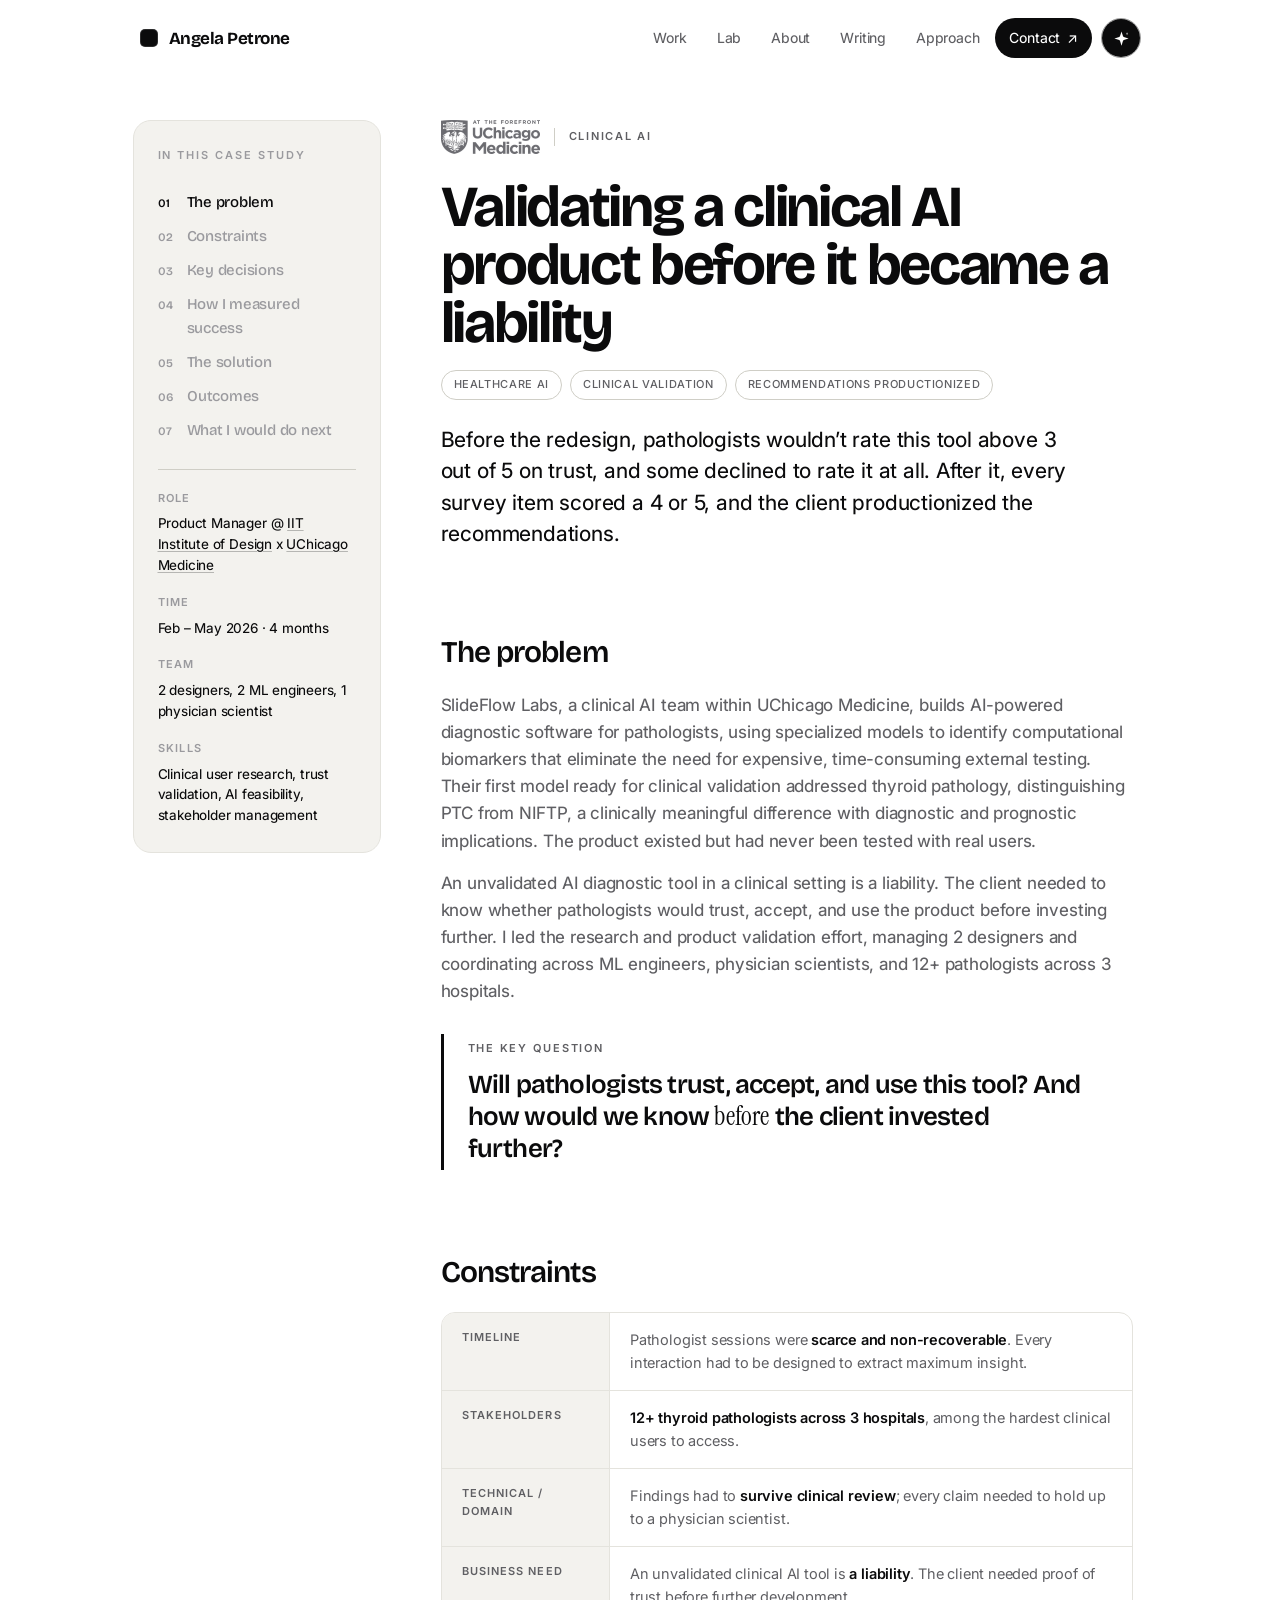
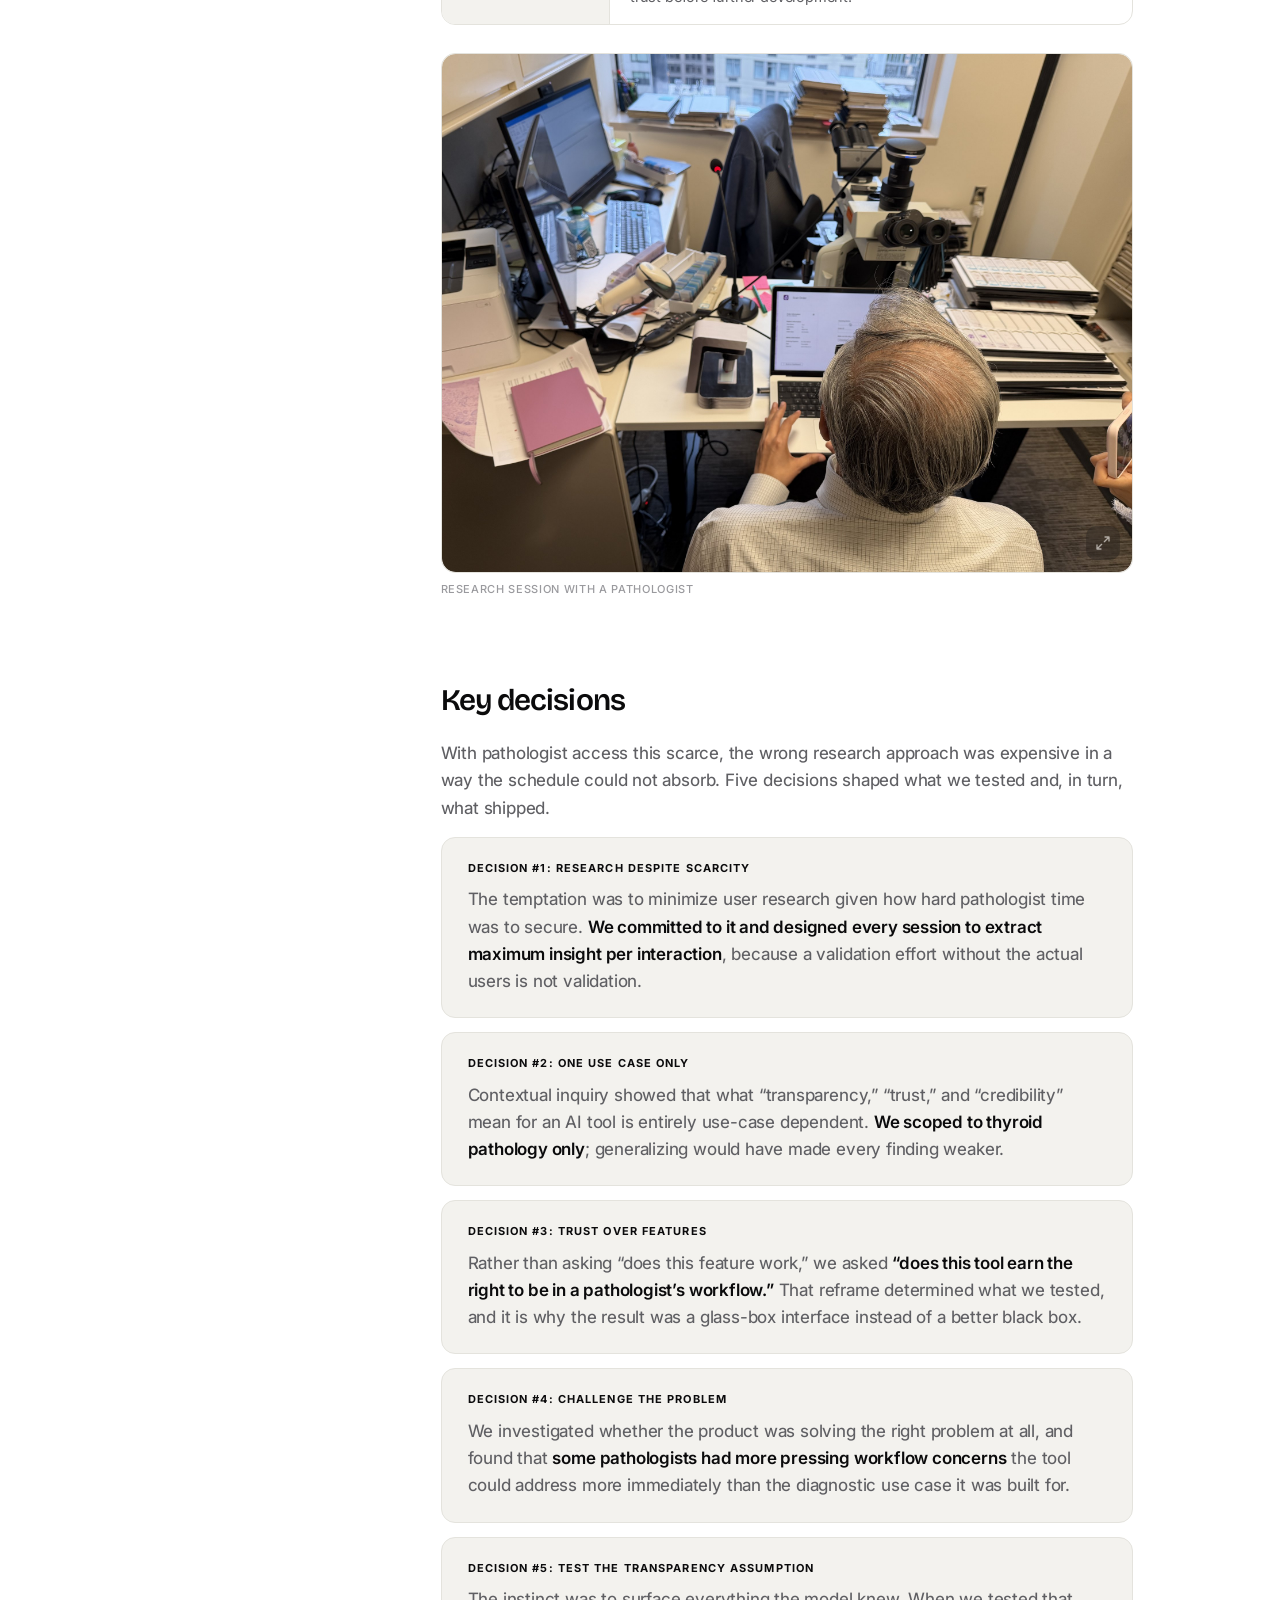
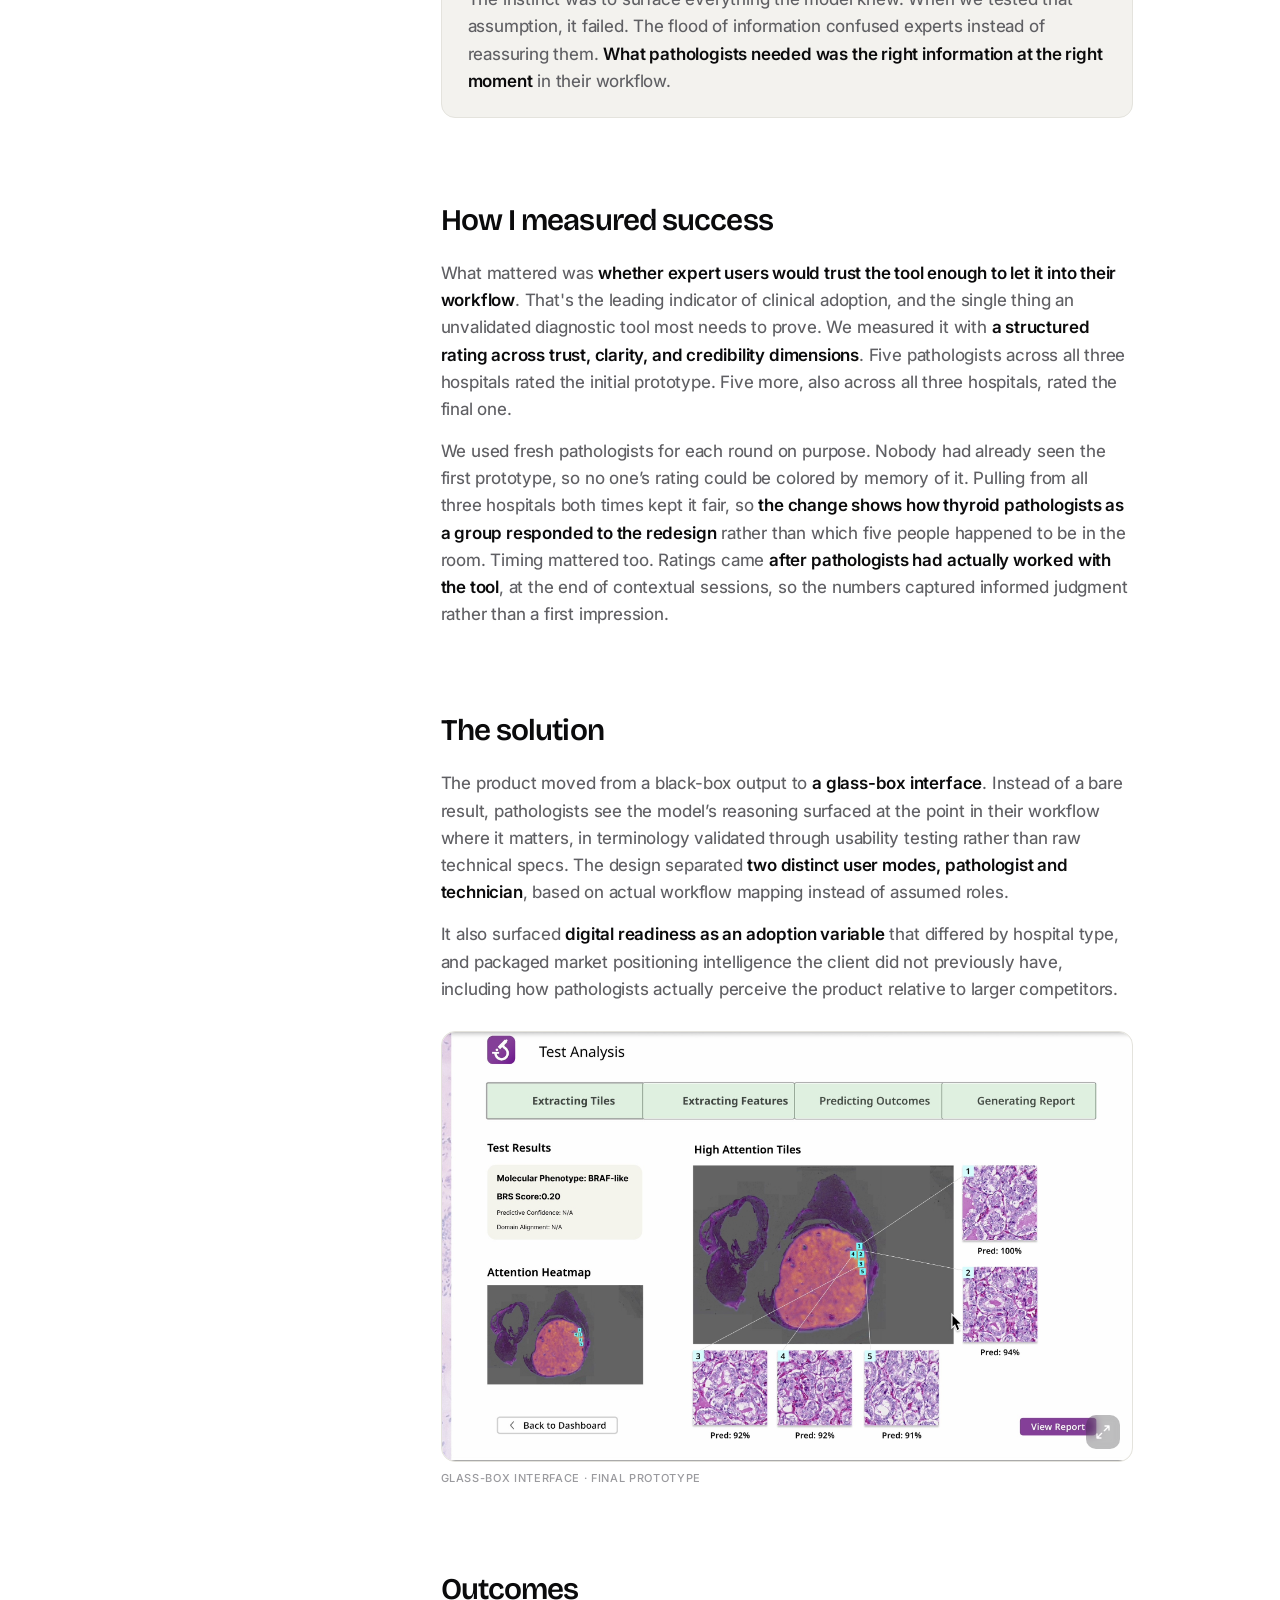
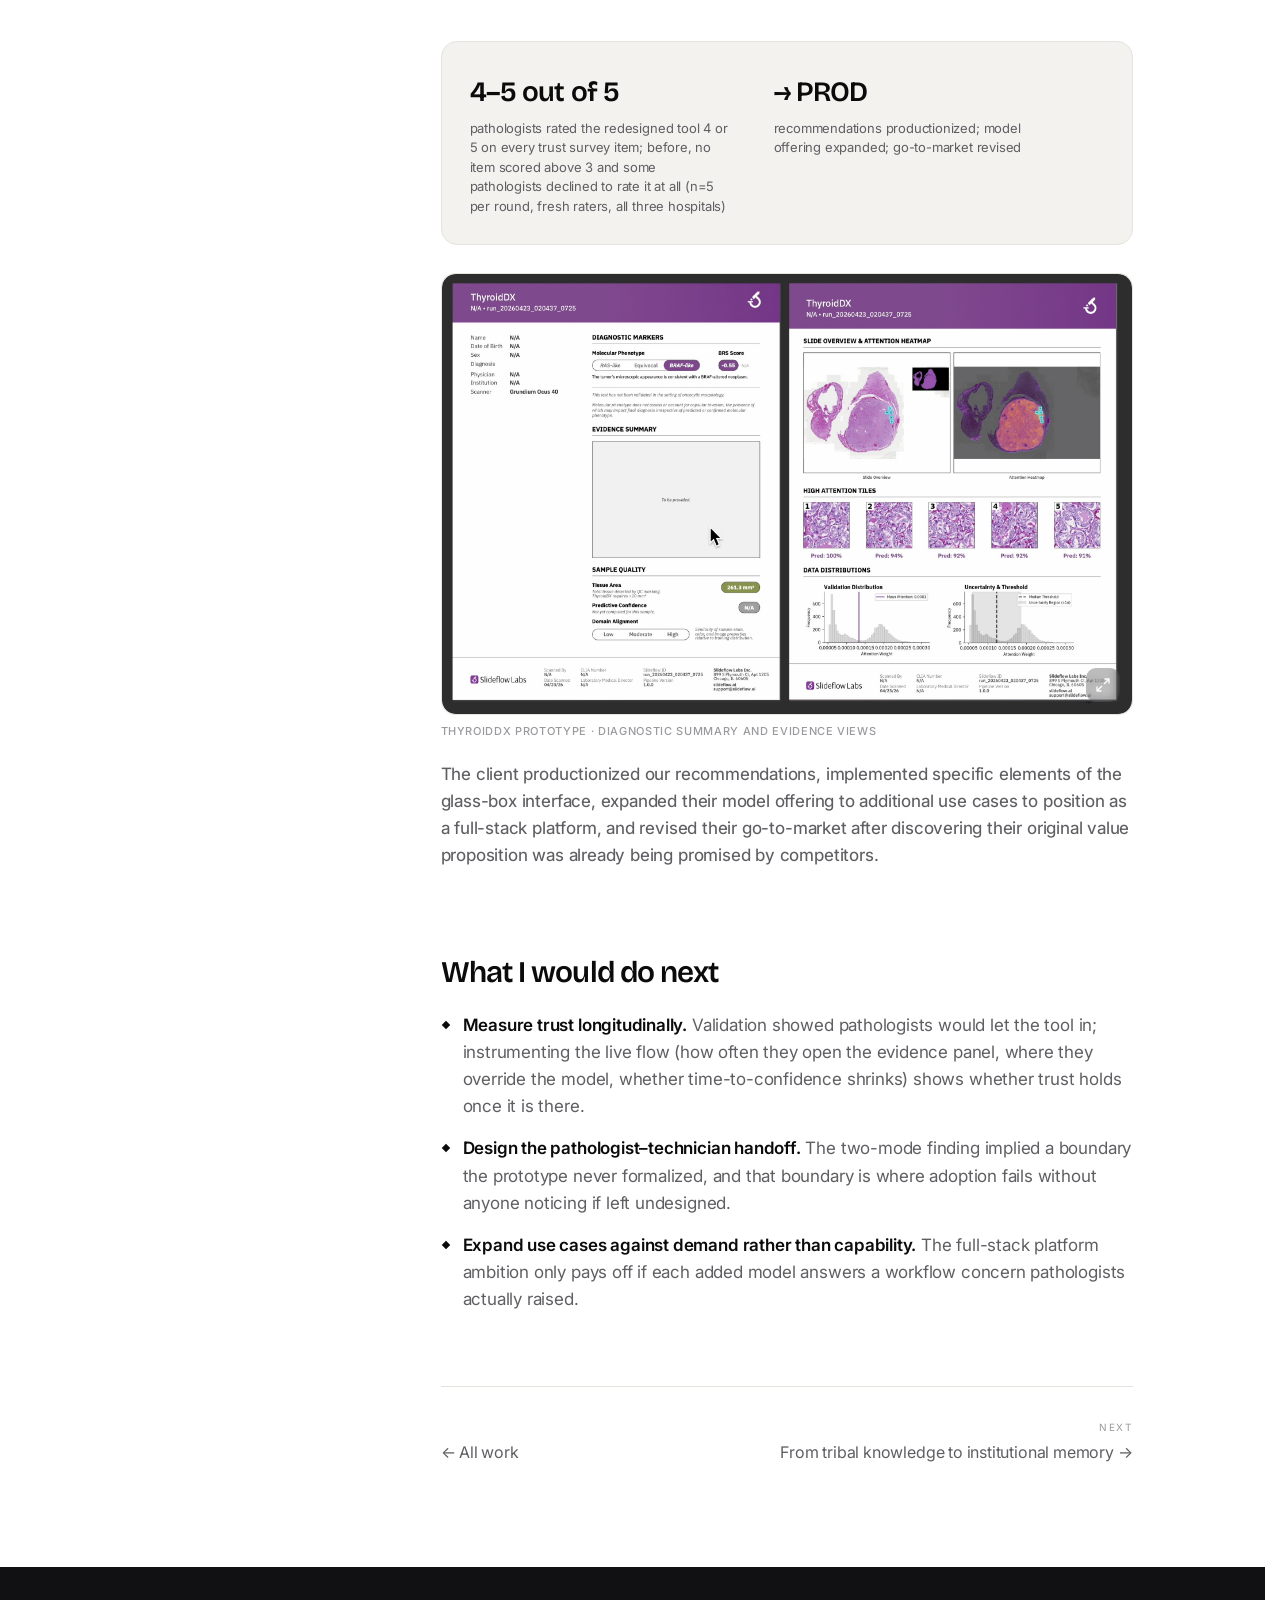
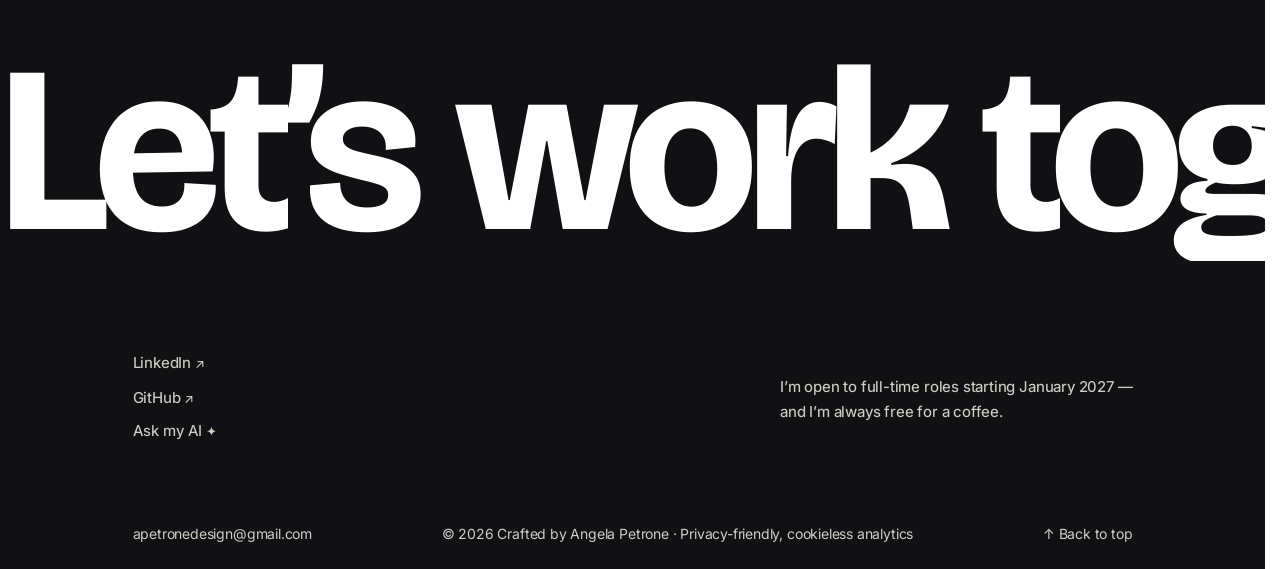
==== case-clinical-ai.html @ df0d8a0a "fixes: degree, titles, emails, GL 6-week timeline, sample-data labels, lab links, chat disclosure" ====
<!DOCTYPE html>
<html lang="en">
<head>
<meta charset="UTF-8"><meta name="viewport" content="width=device-width,initial-scale=1">
<meta name="description" content="Case study: validating an AI diagnostic tool for thyroid pathology at UChicago Medicine — trust research with 12+ pathologists across 3 hospitals and a glass-box interface that earned 4–5/5 trust scores.">
<link rel="canonical" href="https://apetrone.com/case-clinical-ai.html">
<meta property="og:type" content="article">
<meta property="og:title" content="Validating a clinical AI product before it became a liability | Angela Petrone">
<meta property="og:description" content="Case study: validating an AI diagnostic tool for thyroid pathology at UChicago Medicine — trust research with 12+ pathologists across 3 hospitals and a glass-box interface that earned 4–5/5 trust scores.">
<meta property="og:url" content="https://apetrone.com/case-clinical-ai.html">
<meta property="og:image" content="https://apetrone.com/assets/og-image.jpg">
<meta name="twitter:card" content="summary_large_image">
<title>Validating a clinical AI product before it became a liability | Angela Petrone</title>
<link href="https://fonts.googleapis.com/css2?family=Bricolage+Grotesque:wght@400;500;600;700&family=Inter:wght@400;450;500;600&family=Instrument+Serif:ital@0;1&display=swap" rel="stylesheet">
<link rel="icon" href='data:image/svg+xml,<svg xmlns="http://www.w3.org/2000/svg" viewBox="0 0 64 64"><rect width="64" height="64" rx="14" fill="%23141419"/><text x="32" y="44" font-family="Georgia,serif" font-size="36" font-style="italic" fill="white" text-anchor="middle">A</text></svg>'>
<link rel="stylesheet" href="case.css?v=85">
</head>
<body>
<div class="scroll-progress" id="scrollProgress" aria-hidden="true"></div>
<header class="nav" id="nav">
  <div class="nav-inner">
    <a href="index.html#top" class="nav-brand">
      <span class="nav-mark" aria-hidden="true"></span>
      <span class="nav-name">Angela&nbsp;Petrone</span><span class="nav-pm" aria-hidden="true">Builder &amp; Researcher</span>
    </a>
    <nav class="nav-links" aria-label="Primary">
      <a href="index.html#work">Work</a>
      <a href="index.html#lab">Lab</a>
      <a href="index.html#about">About</a>
      <a href="index.html#writing">Writing</a>
      <a href="index.html#approach">Approach</a>
      <a href="#contact" class="nav-cta">Contact <span class="arr" aria-hidden="true">↗</span></a>
      <button class="nav-ai" id="openChat" aria-label="Chat with Angela's AI" title="Ask my AI anything">
        <svg viewBox="0 0 24 24" fill="none" aria-hidden="true">
          <path d="M12 3l1.6 5.2a3 3 0 0 0 2.2 2.2L21 12l-5.2 1.6a3 3 0 0 0-2.2 2.2L12 21l-1.6-5.2a3 3 0 0 0-2.2-2.2L3 12l5.2-1.6a3 3 0 0 0 2.2-2.2L12 3z" fill="currentColor"/>
          <path d="M19 4.2l.5 1.6.5.2-.5.2-.5 1.6-.5-1.6-.5-.2.5-.2.5-1.6z" fill="currentColor"/>
        </svg>
      </button>
    </nav>
  </div>
</header>
<div class="layout">
<aside class="toc">
<div class="toc-title">In this case study</div>
<ul class="toc-list">
<li><a href="#problem"><span class="n">01</span>The problem</a></li>
<li><a href="#constraints"><span class="n">02</span>Constraints</a></li>
<li><a href="#decisions"><span class="n">03</span>Key decisions</a></li>
<li><a href="#measure"><span class="n">04</span>How I measured success</a></li>
<li><a href="#solution"><span class="n">05</span>The solution</a></li>
<li><a href="#outcomes"><span class="n">06</span>Outcomes</a></li>
<li><a href="#next"><span class="n">07</span>What I would do next</a></li>
</ul>
<div class="toc-meta">
<div class="lbl">Role</div><div class="val">Product Manager @ <a href="https://id.iit.edu" target="_blank" rel="noopener">IIT Institute of Design</a> x <a href="https://www.uchicagomedicine.org" target="_blank" rel="noopener">UChicago Medicine</a></div>
<div class="lbl">Time</div><div class="val">Feb – May 2026 · 4 months</div>
<div class="lbl">Team</div><div class="val">2 designers, 2 ML engineers, 1 physician scientist</div>
<div class="lbl">Skills</div><div class="val">Clinical user research, trust validation, AI feasibility, stakeholder management</div>
</div>
</aside>
<main>
<div class="case-head"><div class="case-logo"><img src="assets/logos/uchicago-medicine-gray.png" alt="UChicago Medicine"></div><span class="case-cat">Clinical AI</span></div>
<h1>Validating a clinical AI product before it became a liability</h1>
<div class="chips"><span class="chip">HEALTHCARE AI</span><span class="chip">CLINICAL VALIDATION</span><span class="chip">RECOMMENDATIONS PRODUCTIONIZED</span></div>
<p class="case-sub">Before the redesign, pathologists wouldn’t rate this tool above 3 out of 5 on trust, and some declined to rate it at all. After it, every survey item scored a 4 or 5, and the client productionized the recommendations.</p>

<h2 id="problem">The problem</h2>
<p>SlideFlow Labs, a clinical AI team within UChicago Medicine, builds AI-powered diagnostic software for pathologists, using specialized models to identify computational biomarkers that eliminate the need for expensive, time-consuming external testing. Their first model ready for clinical validation addressed thyroid pathology, distinguishing PTC from NIFTP, a clinically meaningful difference with diagnostic and prognostic implications. The product existed but had never been tested with real users.</p>
<p>An unvalidated AI diagnostic tool in a clinical setting is a liability. The client needed to know whether pathologists would trust, accept, and use the product before investing further. I led the research and product validation effort, managing 2 designers and coordinating across ML engineers, physician scientists, and 12+ pathologists across 3 hospitals.</p>
<div class="keyq"><div class="kql">The key question</div><p>Will pathologists trust, accept, and use this tool? And how would we know <em style="font-style:normal;color:var(--blue)">before</em> the client invested further?</p></div>
<h2 id="constraints">Constraints</h2>
<div class="ctable-wrap"><table class="ctable"><tbody><tr><th>Timeline</th><td>Pathologist sessions were <b>scarce and non-recoverable</b>. Every interaction had to be designed to extract maximum insight.</td></tr><tr><th>Stakeholders</th><td><b>12+ thyroid pathologists across 3 hospitals</b>, among the hardest clinical users to access.</td></tr><tr><th>Technical / domain</th><td>Findings had to <b>survive clinical review</b>; every claim needed to hold up to a physician scientist.</td></tr><tr><th>Business need</th><td>An unvalidated clinical AI tool is <b>a liability</b>. The client needed proof of trust before further development.</td></tr></tbody></table></div>
<div class="fig fig-photo"><img src="assets/Uchicago/usability-testing-web.jpg" alt="Pathologist working through the prototype at a microscopy workstation during a usability session" loading="lazy"></div><div class="figcap">RESEARCH SESSION WITH A PATHOLOGIST</div>
<h2 id="decisions">Key decisions</h2>
<p>With pathologist access this scarce, the wrong research approach was expensive in a way the schedule could not absorb. Five decisions shaped what we tested and, in turn, what shipped.</p>
<div class="decision"><div class="dl">Decision #1: Research despite scarcity</div><p>The temptation was to minimize user research given how hard pathologist time was to secure. <b>We committed to it and designed every session to extract maximum insight per interaction</b>, because a validation effort without the actual users is not validation.</p></div><div class="decision"><div class="dl">Decision #2: One use case only</div><p>Contextual inquiry showed that what &ldquo;transparency,&rdquo; &ldquo;trust,&rdquo; and &ldquo;credibility&rdquo; mean for an AI tool is entirely use-case dependent. <b>We scoped to thyroid pathology only</b>; generalizing would have made every finding weaker.</p></div><div class="decision"><div class="dl">Decision #3: Trust over features</div><p>Rather than asking &ldquo;does this feature work,&rdquo; we asked <b>&ldquo;does this tool earn the right to be in a pathologist&rsquo;s workflow.&rdquo;</b> That reframe determined what we tested, and it is why the result was a glass-box interface instead of a better black box.</p></div><div class="decision"><div class="dl">Decision #4: Challenge the problem</div><p>We investigated whether the product was solving the right problem at all, and found that <b>some pathologists had more pressing workflow concerns</b> the tool could address more immediately than the diagnostic use case it was built for.</p></div><div class="decision"><div class="dl">Decision #5: Test the transparency assumption</div><p>The instinct was to surface everything the model knew. When we tested that assumption, it failed. The flood of information confused experts instead of reassuring them. <b>What pathologists needed was the right information at the right moment</b> in their workflow.</p></div>
<h2 id="measure">How I measured success</h2>
<p>What mattered was <b>whether expert users would trust the tool enough to let it into their workflow</b>. That's the leading indicator of clinical adoption, and the single thing an unvalidated diagnostic tool most needs to prove. We measured it with <b>a structured rating across trust, clarity, and credibility dimensions</b>. Five pathologists across all three hospitals rated the initial prototype. Five more, also across all three hospitals, rated the final one.</p>
<p>We used fresh pathologists for each round on purpose. Nobody had already seen the first prototype, so no one&rsquo;s rating could be colored by memory of it. Pulling from all three hospitals both times kept it fair, so <b>the change shows how thyroid pathologists as a group responded to the redesign</b> rather than which five people happened to be in the room. Timing mattered too. Ratings came <b>after pathologists had actually worked with the tool</b>, at the end of contextual sessions, so the numbers captured informed judgment rather than a first impression.</p>
<h2 id="solution">The solution</h2>
<p>The product moved from a black-box output to <b>a glass-box interface</b>. Instead of a bare result, pathologists see the model&rsquo;s reasoning surfaced at the point in their workflow where it matters, in terminology validated through usability testing rather than raw technical specs. The design separated <b>two distinct user modes, pathologist and technician</b>, based on actual workflow mapping instead of assumed roles.</p>
<p>It also surfaced <b>digital readiness as an adoption variable</b> that differed by hospital type, and packaged market positioning intelligence the client did not previously have, including how pathologists actually perceive the product relative to larger competitors.</p>
<div class="fig fig-photo"><img src="assets/Uchicago/UI2-web.jpg" alt="Final prototype: test analysis view with attention heatmap and high-attention tiles surfacing the model's evidence" loading="lazy"></div><div class="figcap">GLASS-BOX INTERFACE · FINAL PROTOTYPE</div>
<h2 id="outcomes">Outcomes</h2>
<div class="metrics">
<div><div class="num">4&ndash;5 out of 5</div><div class="lbl">pathologists rated the redesigned tool 4 or 5 on every trust survey item; before, no item scored above 3 and some pathologists declined to rate it at all (n=5 per round, fresh raters, all three hospitals)</div></div>
<div><div class="num">→ PROD</div><div class="lbl">recommendations productionized; model offering expanded; go-to-market revised</div></div>
</div>
<div class="fig fig-photo"><img src="assets/Uchicago/UI1-web.jpg" alt="ThyroidDX prototype screens: diagnostic summary and slide overview with attention heatmap and data distributions" loading="lazy"></div><div class="figcap">THYROIDDX PROTOTYPE · DIAGNOSTIC SUMMARY AND EVIDENCE VIEWS</div>
<p>The client productionized our recommendations, implemented specific elements of the glass-box interface, expanded their model offering to additional use cases to position as a full-stack platform, and revised their go-to-market after discovering their original value proposition was already being promised by competitors.</p>
<h2 id="next">What I would do next</h2>
<ul class="next-list">
<li><b>Measure trust longitudinally.</b> Validation showed pathologists would let the tool in; instrumenting the live flow (how often they open the evidence panel, where they override the model, whether time-to-confidence shrinks) shows whether trust holds once it is there.</li>
<li><b>Design the pathologist&ndash;technician handoff.</b> The two-mode finding implied a boundary the prototype never formalized, and that boundary is where adoption fails without anyone noticing if left undesigned.</li>
<li><b>Expand use cases against demand rather than capability.</b> The full-stack platform ambition only pays off if each added model answers a workflow concern pathologists actually raised.</li>
</ul>
<nav class="case-next">
<a href="#" onclick="history.back();return false">← All work</a>
<a class="nx" href="case-method.html"><span class="nlbl">Next</span>From tribal knowledge to institutional memory →</a>
</nav>
</main>
</div>
<section class="endslab" id="contact">
  <a class="fx-big" href="mailto:apetronedesign@gmail.com" aria-label="Email Angela — let's work together">
    <span class="fx-track"><span>Let&rsquo;s work together&nbsp;—&nbsp;</span><span aria-hidden="true">Let&rsquo;s work together&nbsp;—&nbsp;</span></span>
  </a>
  <div class="wrap fx-mid">
    <nav class="fx-links" aria-label="Social">
      <a href="https://www.linkedin.com/in/apetrone02" target="_blank" rel="noopener">LinkedIn <span aria-hidden="true">↗</span></a>
      <a href="https://github.com/avgelix" target="_blank" rel="noopener">GitHub <span aria-hidden="true">↗</span></a>
      <button type="button" id="openChatFoot">Ask my AI <span aria-hidden="true">✦</span></button>
    </nav>
    <p class="fx-note"><span class="foot-dot" aria-hidden="true"></span>I&rsquo;m open to full-time roles starting January 2027 —<br>and I&rsquo;m always free for a coffee.</p>
  </div>
  <div class="wrap fx-base">
    <a href="mailto:apetronedesign@gmail.com">apetronedesign@gmail.com</a>
    <span>© <span id="year">2026</span> Crafted by Angela Petrone · Privacy-friendly, cookieless analytics</span>
    <a href="#" onclick="window.scrollTo({top:0,behavior:'smooth'});return false">↑ Back to top</a>
  </div>
</section>

<div class="aichat" id="aichat" hidden aria-modal="true" role="dialog" aria-label="Chat with Angela's AI">
  <div class="aic-amb" aria-hidden="true"></div>
  <div class="aic-glow" id="aicGlow" aria-hidden="true"></div>
  <div class="aic-bar">
    <span class="aic-name">Angela&nbsp;Petrone <span class="aic-sub">· AI</span></span>
    <button class="aic-close" id="closeChat" aria-label="Close chat">Close <span aria-hidden="true">×</span></button>
  </div>
  <div class="aic-scroll" id="aicScroll">
    <div class="aic-thread" id="aicThread">
      <div class="aic-msg aic-intro">
        <p><strong>I'm Angela Petrone's AI assistant.</strong> Ask me anything about her work, her thinking, or how she builds. Everything here runs in your browser; nothing you type leaves the page.</p>
        <p>Angela is a product builder and researcher who takes problems nobody has scoped yet and turns them into things teams can build, working end-to-end across engineering, design, research, and strategy.</p>
        <p>Right now she's an <strong>AI Product Builder Intern at GlobalLogic</strong>, where she shipped a multi-agent sales system solo in 6 weeks. She's validated clinical AI at <span class="aic-hl">UChicago Medicine</span>, shipped AI knowledge management at <span class="aic-hl">Method</span>, and shaped a federal data product at <span class="aic-hl">Education First</span>.</p>
        <p>Between projects she builds her own tools: live experiments, local RAG pipelines, Chrome extensions.</p>
        <p>Reach her at <a href="mailto:apetronedesign@gmail.com">apetronedesign@gmail.com</a>, <a href="https://www.linkedin.com/in/apetrone02" target="_blank" rel="noopener">LinkedIn ↗</a>.</p>
      </div>
    </div>
  </div>
  <div class="aic-dock">
    <div class="aic-chips" id="aicChips">
      <button class="aic-chip" data-q="what-pm">What does Angela do?</button>
      <button class="aic-chip" data-q="intelligence">How does she define intelligence in the age of AI?</button>
      <button class="aic-chip" data-q="lab">What does she build in her spare time?</button>
      <button class="aic-chip" data-q="last-project">What’s the last project she worked on?</button>
    </div>
    <form class="aic-form" id="aicForm">
      <input class="aic-input" id="aicInput" type="text" autocomplete="off" placeholder="Ask about Angela’s work or how she thinks…" aria-label="Ask a question">
      <button class="aic-send" type="submit" aria-label="Send">
        <svg viewBox="0 0 24 24" fill="none" stroke="currentColor" stroke-width="2" stroke-linecap="round" stroke-linejoin="round"><path d="M5 12h14M13 6l6 6-6 6"/></svg>
      </button>
    </form>
  </div>
</div>

<script src="main.js?v=85"></script>
</body>
</html>
---- case.css ----
/* =========================================================
   Case study pages — shares the home chrome (nav / footer / chat / progress)
   Bold display type · near-monochrome · warm paper · serif accents
   ========================================================= */

:root{
  --bg:#ffffff; --bg-soft:#f3f2ee; --ink:#0b0b0c; --ink-2:#5f5f63; --ink-3:#9a9a9e;
  --line:#e4e3dd; --line-2:#cfcec6; --paper-d:#111113;
  --blue:#0b0b0c;            /* legacy var in copy → resolves to ink (monochrome) */
  --ease:cubic-bezier(.19,1,.22,1);
  --wrap:1080px; --pad:40px;
  --sans:'Inter',-apple-system,BlinkMacSystemFont,'Segoe UI',sans-serif;
  --disp:'Bricolage Grotesque','Inter',sans-serif;
  --serif:'Instrument Serif',Georgia,serif;
}
*{margin:0;padding:0;box-sizing:border-box}
html{scroll-behavior:smooth;-webkit-text-size-adjust:100%}
body{background:var(--bg);color:var(--ink);font-family:var(--sans);font-size:17px;line-height:1.6;letter-spacing:-.011em;-webkit-font-smoothing:antialiased;text-rendering:optimizeLegibility;overflow-x:hidden}
a{color:inherit}
::selection{background:var(--ink);color:#fff}
em{font-family:var(--serif);font-style:italic;font-weight:400;letter-spacing:0;color:var(--ink)}
.wrap{max-width:var(--wrap);margin:0 auto;padding-left:var(--pad);padding-right:var(--pad)}

/* ---------- scroll progress (shared) ---------- */
.scroll-progress{position:fixed;top:0;left:0;height:2px;width:0;z-index:200;background:var(--ink);transition:width .1s linear}

/* ---------- nav (shared with home) ---------- */
.nav{position:fixed;top:0;left:0;right:0;z-index:150;transition:background .4s var(--ease),border-color .4s,backdrop-filter .4s;border-bottom:1px solid transparent}
.nav.scrolled{background:rgba(255,255,255,.78);backdrop-filter:saturate(180%) blur(20px);-webkit-backdrop-filter:saturate(180%) blur(20px);border-bottom:1px solid var(--line)}
.nav-inner{max-width:var(--wrap);margin:0 auto;padding:18px var(--pad);display:flex;align-items:center;justify-content:space-between}
.nav-brand{display:inline-flex;align-items:center;gap:11px;font-family:var(--disp);font-weight:700;font-size:17px;letter-spacing:-.03em;text-decoration:none}
.nav-mark{width:18px;height:18px;border-radius:5px;background:var(--ink);box-shadow:inset 0 0 0 1px rgba(255,255,255,.14);transition:transform .55s var(--ease),border-radius .55s var(--ease)}
.nav-brand:hover .nav-mark{transform:rotate(90deg);border-radius:9px}
.nav-name{line-height:1}
.nav-pm{color:var(--ink-3);font-weight:600;max-width:0;opacity:0;overflow:hidden;white-space:nowrap;transition:max-width .45s var(--ease),opacity .35s,margin-left .45s var(--ease);margin-left:-2px}
.nav-brand:hover .nav-pm{max-width:170px;opacity:1;margin-left:4px}
.nav-links{display:flex;align-items:center;gap:2px}
.nav-links a{display:inline-flex;align-items:center;font-size:14px;font-weight:450;color:var(--ink-2);padding:9px 14px;border-radius:999px;text-decoration:none;transition:color .2s,background .2s}
.nav-links a:hover{color:var(--ink);background:rgba(0,0,0,.05)}
.nav-cta{color:#fff!important;background:var(--ink);padding:9px 20px;gap:7px}
.nav-cta:hover{background:#000!important}
.nav-cta .arr{display:inline-block;transition:transform .3s var(--ease)}
.nav-cta:hover .arr{transform:rotate(45deg)}
.nav-ai{position:relative;display:inline-flex;align-items:center;justify-content:center;width:38px;height:38px;margin-left:8px;border-radius:50%;background:var(--ink);color:#fff;border:none;cursor:pointer;flex:none;transition:transform .4s var(--ease),box-shadow .4s}
.nav-ai svg{width:19px;height:19px}
.nav-ai:hover{transform:rotate(15deg) scale(1.08);box-shadow:0 8px 22px -8px rgba(0,0,0,.5)}
.nav-ai::after{content:'';position:absolute;width:38px;height:38px;border-radius:50%;border:1px solid var(--ink);opacity:.4;animation:aipulse 2.6s var(--ease) infinite}
@keyframes aipulse{0%{transform:scale(1);opacity:.4}100%{transform:scale(1.7);opacity:0}}
@media(max-width:680px){.nav-links a:not(.nav-cta){display:none}}

/* ---------- layout + TOC side panel ---------- */
.layout{display:grid;grid-template-columns:248px 1fr;gap:60px;max-width:var(--wrap);margin:0 auto;padding:120px var(--pad) 96px;align-items:start}
.toc{position:sticky;top:96px;border:1px solid var(--line);border-radius:18px;background:var(--bg-soft);padding:26px 24px}
.toc-title{font-size:11px;letter-spacing:.18em;text-transform:uppercase;color:var(--ink-3);margin-bottom:20px;font-weight:600}
.toc-list{list-style:none;margin:0 0 22px;padding:0}
.toc-list a{display:flex;gap:13px;align-items:baseline;text-decoration:none;font-family:var(--disp);font-size:15px;font-weight:500;letter-spacing:-.015em;color:var(--ink-3);padding:5px 0;transition:color .18s,transform .25s var(--ease)}
.toc-list a .n{font-family:var(--disp);font-size:11.5px;color:var(--ink-3);font-weight:600;letter-spacing:.02em;min-width:16px}
.toc-list a:hover{color:var(--ink);transform:translateX(3px)}
.toc-list a.on{color:var(--ink)}
.toc-list a.on .n{color:var(--ink)}
.toc-meta{border-top:1px solid var(--line-2);padding-top:20px}
.toc-meta .lbl{font-size:11px;font-weight:600;text-transform:uppercase;letter-spacing:.12em;color:var(--ink-3);margin:18px 0 6px}
.toc-meta .lbl:first-child{margin-top:0}
.toc-meta .val{font-size:13.5px;color:var(--ink);line-height:1.55;font-weight:450}
main{min-width:0}

/* ---------- case head ---------- */
.case-head{display:flex;align-items:center;gap:14px;margin-bottom:24px;flex-wrap:wrap}
.case-logo{height:34px;display:flex;align-items:center}
.case-logo img{max-height:34px;max-width:220px;width:auto}
.case-logo .ph{font-family:var(--disp);font-weight:700;font-size:17px;letter-spacing:-.025em;color:var(--ink)}
.case-cat{font-size:11px;letter-spacing:.16em;text-transform:uppercase;color:var(--ink-2);padding-left:14px;border-left:1px solid var(--line-2);font-weight:600}
h1{font-family:var(--disp);font-weight:700;letter-spacing:-.04em;font-size:clamp(32px,5.4vw,58px);line-height:1.0;margin-bottom:18px;color:var(--ink)}
.chips{display:flex;gap:8px;flex-wrap:wrap;margin:18px 0 0}
.chip{font-size:11px;letter-spacing:.06em;text-transform:uppercase;border:1px solid var(--line-2);border-radius:999px;padding:5px 12px;color:var(--ink-2);background:var(--bg);font-weight:500}
.case-sub{font-size:clamp(18px,2.1vw,21px);line-height:1.5;color:var(--ink);margin:24px 0 0;max-width:640px;font-weight:450}

/* ---------- body ---------- */
h2{font-family:var(--disp);font-weight:600;letter-spacing:-.03em;font-size:clamp(24px,2.8vw,30px);margin:78px 0 16px;color:var(--ink)}
p{color:var(--ink-2);margin-bottom:15px;font-weight:450}
p b{color:var(--ink);font-weight:600}

.keyq{border-left:3px solid var(--ink);padding:6px 0 6px 24px;margin:28px 0 0}
.keyq .kql{font-size:11px;letter-spacing:.16em;text-transform:uppercase;color:var(--ink-2);margin-bottom:12px;font-weight:600}
.keyq p{font-family:var(--disp);font-size:clamp(21px,2.6vw,26px);line-height:1.22;font-weight:600;letter-spacing:-.03em;color:var(--ink);margin:0;max-width:620px}
.keyq p em{font-family:var(--serif);font-weight:400}

.ctable-wrap{border:1px solid var(--line);border-radius:14px;overflow:hidden;background:var(--bg);margin:8px 0 0}
.ctable{width:100%;border-collapse:collapse}
.ctable tr+tr{border-top:1px solid var(--line)}
.ctable th{text-align:left;vertical-align:top;width:168px;padding:16px 20px;font-size:11px;letter-spacing:.1em;text-transform:uppercase;color:var(--ink-2);font-weight:600;background:var(--bg-soft);border-right:1px solid var(--line)}
.ctable td{padding:16px 20px;font-size:14.5px;color:var(--ink-2);vertical-align:top;line-height:1.55}
.ctable td b{color:var(--ink);font-weight:600}
@media(max-width:560px){.ctable th{width:110px;font-size:10px;padding:13px 14px}.ctable td{font-size:13.5px;padding:13px 14px}}

.decision{background:var(--bg-soft);border:1px solid var(--line);border-radius:14px;padding:22px 26px;margin:0 0 14px}
.decision .dl{font-size:11px;letter-spacing:.1em;text-transform:uppercase;color:var(--ink);margin-bottom:9px;font-weight:700}
.decision p{margin:0;color:var(--ink-2)}
.decision b{color:var(--ink)}

.metrics{margin:28px 0;padding:28px;border:1px solid var(--line);border-radius:16px;background:var(--bg-soft);display:flex;gap:44px;flex-wrap:wrap}
.metrics .num{font-family:var(--disp);font-size:clamp(22px,2.6vw,28px);font-weight:600;letter-spacing:-.03em;color:var(--ink)}
.metrics .lbl{font-size:13px;color:var(--ink-2);margin-top:4px;max-width:260px;line-height:1.5}

.fig{border:1px solid var(--line);border-radius:14px;background:var(--bg-soft);aspect-ratio:16/9;display:flex;align-items:center;justify-content:center;margin:28px 0 8px;overflow:hidden}
.fig img{width:100%;height:100%;object-fit:cover}
.fig span{font-size:11px;letter-spacing:.14em;color:var(--ink-3);font-weight:500}
.figcap{font-size:11px;letter-spacing:.06em;text-transform:uppercase;color:var(--ink-3);margin-bottom:20px;font-weight:500}

.next-list{list-style:none;margin:0;padding:0}
.next-list li{position:relative;padding:0 0 0 22px;margin-bottom:15px;color:var(--ink-2)}
.next-list li::before{content:'';position:absolute;left:2px;top:10px;width:6px;height:6px;background:var(--ink);transform:rotate(45deg)}
.next-list li b{color:var(--ink);font-weight:600}

.case-next{display:flex;justify-content:space-between;align-items:flex-end;gap:24px;margin-top:72px;padding-top:32px;border-top:1px solid var(--line);flex-wrap:wrap}
.case-next a{text-decoration:none;color:var(--ink-2);font-size:16px;transition:color .18s;padding-bottom:4px;border-bottom:2px solid transparent}
.case-next a:hover{color:var(--ink);border-bottom-color:var(--ink)}
.case-next .nx{text-align:right}
.case-next .nx .nlbl{display:block;font-size:10px;letter-spacing:.16em;text-transform:uppercase;color:var(--ink-3);margin-bottom:5px}
.case-next .nx:hover{color:var(--ink)}

/* ---------- footer (dark, centered brand + nav + subscribe) ---------- */
.endslab{background:var(--paper-d);color:#e9e7e1;padding:clamp(44px,5.5vw,68px) 0 0;overflow:hidden}
.foot{display:flex;flex-direction:column;align-items:center;text-align:center}
.foot-brand{display:inline-flex;align-items:center;gap:11px;font-family:var(--disp);font-weight:700;font-size:19px;letter-spacing:-.03em;color:#fff;text-decoration:none}
.foot-brand .nav-mark{width:20px;height:20px;border-radius:6px;background:#fff;box-shadow:inset 0 0 0 1px rgba(0,0,0,.12);transition:transform .55s var(--ease),border-radius .55s var(--ease)}
.foot-brand:hover .nav-mark{transform:rotate(90deg);border-radius:10px}
.foot-nav{margin-top:24px;display:flex;gap:26px;flex-wrap:wrap;justify-content:center}
.foot-nav a{font-size:15px;font-weight:500;color:#cfcdc6;text-decoration:none;transition:color .2s}
.foot-nav a:hover{color:#fff}
.foot-meta{margin-top:16px;display:flex;gap:20px;flex-wrap:wrap;justify-content:center;align-items:center}
.foot-meta a,.foot-ai-link{font-size:13px;color:#86868b;text-decoration:none;background:none;border:none;padding:0;cursor:pointer;font-family:inherit;transition:color .2s}
.foot-meta a:hover,.foot-ai-link:hover{color:#fff}
.foot-rule{width:100%;height:1px;background:rgba(255,255,255,.12);margin-top:clamp(30px,4vw,44px)}
.foot-bottom{width:100%;margin:22px 0 24px;display:flex;align-items:center;justify-content:space-between;gap:16px;flex-wrap:wrap}
.foot-status{display:inline-flex;align-items:center;gap:10px;font-size:14px;color:#cfcdc6;font-weight:450}
.foot-dot{width:8px;height:8px;border-radius:50%;background:#1fae54;position:relative;flex:none}
.foot-dot::after{content:'';position:absolute;inset:0;border-radius:50%;background:#1fae54;animation:footpulse 2s var(--ease) infinite}
@keyframes footpulse{0%{transform:scale(1);opacity:.7}100%{transform:scale(3.2);opacity:0}}
.foot-copy{font-size:13px;color:#86868b}
@media(max-width:640px){
  .foot-bottom{flex-direction:column;align-items:flex-start;gap:12px}
  .foot-copy{text-align:left}
}

/* ---------- AI chat takeover (shared with home) ---------- */
.aichat{position:fixed;inset:0;z-index:300;background:#111113;color:#e9e7e1;display:flex;flex-direction:column;opacity:0;transition:opacity .5s var(--ease)}
.aichat[hidden]{display:none!important}
.aichat.open{opacity:1}
body.chat-open{overflow:hidden}
.aic-amb{position:absolute;inset:0;z-index:0;pointer-events:none;background:radial-gradient(60% 50% at 18% 22%, rgba(255,255,255,.05), transparent 60%),radial-gradient(55% 45% at 85% 30%, rgba(255,255,255,.035), transparent 62%),radial-gradient(70% 60% at 70% 92%, rgba(255,255,255,.045), transparent 60%),radial-gradient(50% 50% at 30% 85%, rgba(255,255,255,.03), transparent 60%);filter:saturate(115%);animation:ambdrift 22s ease-in-out infinite alternate}
@keyframes ambdrift{0%{transform:scale(1) translateY(0)}100%{transform:scale(1.12) translateY(-2%)}}
.aic-glow{position:absolute;top:0;left:0;width:540px;height:540px;margin:-270px 0 0 -270px;border-radius:50%;pointer-events:none;z-index:1;background:radial-gradient(circle,rgba(255,255,255,.07),rgba(255,255,255,0) 66%);opacity:0;transition:opacity .6s var(--ease);will-change:transform}
.aichat.open .aic-glow{opacity:1}
.aic-bar{position:relative;z-index:2;display:flex;align-items:center;justify-content:space-between;padding:22px clamp(20px,4vw,52px)}
.aic-name{font-size:13px;letter-spacing:.34em;text-transform:uppercase;color:#86868b}
.aic-sub{color:#6a6a6e}
.aic-close{font-size:13px;color:#86868b;background:none;border:1px solid rgba(255,255,255,.16);border-radius:999px;padding:8px 16px;cursor:pointer;transition:color .2s,border-color .2s,background .2s}
.aic-close:hover{color:#fff;border-color:rgba(255,255,255,.4);background:rgba(255,255,255,.05)}
.aic-scroll{position:relative;z-index:2;flex:1;overflow-y:auto;padding:clamp(20px,5vw,60px) clamp(20px,4vw,52px) 20px}
.aic-thread{max-width:760px;margin:0;display:flex;flex-direction:column;gap:30px;min-height:100%;justify-content:center}
.aic-thread.started{justify-content:flex-start}
.aic-msg{font-family:var(--sans);font-size:clamp(15px,1.4vw,16.5px);line-height:1.62;letter-spacing:-.005em;color:#b9b8b3}
.aic-msg p{margin-bottom:14px}
.aic-msg p:last-child{margin-bottom:0}
.aic-msg strong{color:#ffffff;font-weight:600}
.aic-msg em{font-family:var(--serif);font-style:italic;color:#ffffff}
.aic-msg .aic-hl{color:#ffffff}
.aic-msg a{color:#d8d8dc;border-bottom:1px solid rgba(255,255,255,.3);transition:color .2s,border-color .2s}
.aic-msg a:hover{color:#ffffff;border-color:#ffffff}
.aic-q{font-family:var(--sans);font-size:15px;letter-spacing:0;color:#86868b;align-self:flex-end;background:rgba(255,255,255,.05);border:1px solid rgba(255,255,255,.08);padding:11px 18px;border-radius:16px 16px 4px 16px;max-width:80%}
.aic-typing{display:inline-flex;gap:5px;align-items:center}
.aic-typing i{width:7px;height:7px;border-radius:50%;background:#86868b;animation:aitype 1.1s ease-in-out infinite}
.aic-typing i:nth-child(2){animation-delay:.18s}.aic-typing i:nth-child(3){animation-delay:.36s}
@keyframes aitype{0%,100%{opacity:.3;transform:translateY(0)}50%{opacity:1;transform:translateY(-3px)}}
.aic-dock{position:relative;z-index:2;padding:14px clamp(20px,4vw,52px) clamp(22px,4vw,40px)}
.aic-chips{max-width:760px;margin:0 0 14px;display:flex;flex-wrap:wrap;gap:10px}
.aic-chip{font-family:var(--sans);font-size:13.5px;color:#b9b8b3;background:rgba(255,255,255,.045);border:1px solid rgba(255,255,255,.1);border-radius:999px;padding:9px 16px;cursor:pointer;transition:color .2s,background .2s,border-color .2s,transform .25s var(--ease)}
.aic-chip:hover{color:#fff;background:rgba(255,255,255,.09);border-color:rgba(255,255,255,.25);transform:translateY(-2px)}
.aic-form{max-width:760px;margin:0;display:flex;align-items:center;gap:10px;background:rgba(255,255,255,.05);border:1px solid rgba(255,255,255,.14);border-radius:18px;padding:8px 8px 8px 22px;backdrop-filter:blur(10px);transition:border-color .25s,box-shadow .25s}
.aic-form:focus-within{border-color:rgba(255,255,255,.32);box-shadow:0 0 0 4px rgba(255,255,255,.07)}
.aic-input{flex:1;background:none;border:none;outline:none;color:#ffffff;font-family:var(--sans);font-size:15.5px;letter-spacing:-.005em;padding:12px 0}
.aic-input::placeholder{color:#6a6a6e}
.aic-send{width:42px;height:42px;border-radius:13px;border:none;background:#ffffff;color:#111113;display:flex;align-items:center;justify-content:center;cursor:pointer;flex:none;transition:transform .25s var(--ease),background .2s}
.aic-send svg{width:20px;height:20px}
.aic-send:hover{background:#ffffff;transform:translateX(2px)}
@media(max-width:680px){.aic-thread{justify-content:flex-start;padding-top:10px}.aic-msg{font-size:15px}}

@media(max-width:920px){.layout{grid-template-columns:1fr;gap:30px;padding:100px 26px 60px}.toc{position:static}}
@media(prefers-reduced-motion:reduce){*{animation:none!important;transition:none!important;scroll-behavior:auto!important}}

.fig-photo{padding:0}
.fig-photo img{width:100%;height:auto;display:block}

/* fig photo overflow fix */
.fig-photo{display:block;padding:0;aspect-ratio:auto}
.fig-photo img{display:block;width:100%;max-width:100%;height:auto;border-radius:inherit}
main{min-width:0}
img{max-width:100%}
/* footer CTA (case/essay pages inherit endslab) */
.foot-cta{padding:96px var(--pad) 64px;max-width:1180px;margin:0 auto}
.foot-kicker{display:block;font-size:11px;font-weight:600;letter-spacing:.18em;text-transform:uppercase;color:rgba(255,255,255,.45);margin-bottom:22px}
.foot-cta-title{font-family:var(--disp);font-weight:700;font-size:clamp(24px,3.6vw,44px);letter-spacing:-.04em;line-height:1.1;color:#fff;max-width:36ch}
.foot-cta-title .nowrap{white-space:nowrap}
@media (max-width:600px){.foot-cta-title .nowrap{white-space:normal}}
.foot-cta-title em{font-family:var(--serif);font-style:italic;font-weight:400;color:rgba(255,255,255,.72)}
.foot-cta-btn{display:inline-flex;align-items:center;gap:10px;margin-top:32px;padding:13px 24px;border-radius:999px;background:#fff;color:#141419;font-weight:600;font-size:15px;text-decoration:none;transition:transform .3s ease,box-shadow .3s ease}
.foot-cta-btn:hover{transform:translateY(-2px);box-shadow:0 14px 34px -12px rgba(255,255,255,.35)}
.foot-meta a,.foot-ai-link{border:1px solid rgba(255,255,255,.22);border-radius:999px;padding:8px 16px;transition:border-color .25s,color .25s}
.foot-meta a:hover,.foot-ai-link:hover{border-color:rgba(255,255,255,.6)}
::selection{background:#141419;color:#fff}

.fig-photo video{display:block;width:100%;max-width:100%;height:auto;border-radius:inherit}

h3.subsec{font-family:var(--disp);font-weight:600;letter-spacing:-.02em;font-size:clamp(19px,2.2vw,23px);margin:44px 0 12px;color:var(--ink)}
.toc-meta .val a{color:inherit;text-decoration:underline;text-underline-offset:2px;text-decoration-color:rgba(0,0,0,.25)}
.toc-meta .val a:hover{text-decoration-color:currentColor}

/* ===== footer v2 ===== */
.foot2-top{display:flex;justify-content:space-between;align-items:center;gap:24px;flex-wrap:wrap;padding:6px 0 36px}
.foot2-mail{font-family:var(--serif);font-style:italic;font-size:clamp(17px,2.2vw,22px);color:#e9e7e1;text-decoration:none;display:inline-flex;align-items:baseline;gap:8px;border-bottom:1px solid rgba(255,255,255,.25);padding-bottom:2px;transition:border-color .25s,color .25s}
.foot2-mail:hover{color:#fff;border-color:#fff}
.foot2-mail .arr{font-size:.7em}
.foot2-links{display:flex;gap:28px;align-items:center}
.foot2-links a,.foot2-ai{font-size:12.5px;font-weight:550;letter-spacing:.12em;text-transform:uppercase;color:#86868b;text-decoration:none;background:none;border:none;padding:0;cursor:pointer;font-family:inherit;transition:color .2s}
.foot2-links a:hover,.foot2-ai:hover{color:#fff}
.foot2-bottom{display:flex;justify-content:space-between;align-items:center;gap:16px;flex-wrap:wrap;border-top:1px solid rgba(255,255,255,.1);padding:18px 0 6px}
.foot2-mark{font-family:var(--disp);font-weight:800;letter-spacing:-.05em;font-size:clamp(64px,14.5vw,230px);line-height:.78;color:rgba(255,255,255,.05);text-align:center;white-space:nowrap;user-select:none;pointer-events:none;transform:translateY(16%);margin-top:clamp(20px,3vw,44px)}
@media (max-width:700px){.foot2-top,.foot2-bottom{flex-direction:column;align-items:flex-start}}

/* ===== footer P ===== */
.fp{padding:56px var(--pad) 18px;max-width:1180px;margin:0 auto}
.fp-grid{display:flex;justify-content:space-between;align-items:flex-end;gap:36px;flex-wrap:wrap;padding-bottom:30px}
.fp-h{font-family:var(--disp);font-weight:700;font-size:clamp(24px,3.2vw,38px);letter-spacing:-.035em;line-height:1.1;max-width:22ch;color:#fff}
.fp-h em{font-family:var(--serif);font-style:italic;font-weight:400;color:rgba(255,255,255,.65)}
.fp-r{text-align:right}
.fp-mail{font-family:var(--serif);font-style:italic;font-size:19px;color:#e9e7e1;text-decoration:none;border-bottom:1px solid rgba(255,255,255,.25);padding-bottom:1px;transition:color .2s,border-color .2s}
.fp-mail:hover{color:#fff;border-color:#fff}
.fp-links{display:flex;justify-content:flex-end;gap:22px;margin-top:16px;font-size:11.5px;letter-spacing:.1em;text-transform:uppercase}
.fp-links a,.fp-links button{color:#86868b;text-decoration:none;background:none;border:0;padding:0;cursor:pointer;font-family:inherit;transition:color .2s}
.fp-links a:hover,.fp-links button:hover{color:#fff}
.fp-base{display:flex;justify-content:space-between;align-items:center;gap:12px;flex-wrap:wrap;border-top:1px solid rgba(255,255,255,.1);padding-top:14px}
.fp-base .foot-status,.fp-base .foot-copy{font-size:12.5px}
@media (max-width:700px){.fp-grid{align-items:flex-start;flex-direction:column}.fp-r{text-align:left}.fp-links{justify-content:flex-start}}

/* ===== footer: giant type, sparse corners ===== */
.fx-big{display:block;overflow:hidden;width:100%;font-family:var(--disp);font-weight:700;letter-spacing:-.045em;line-height:.92;font-size:clamp(96px,18.5vw,300px);color:#fff;text-decoration:none;white-space:nowrap;padding-top:8px;transition:color .35s}
.fx-track{display:inline-flex;width:max-content;will-change:transform;animation:fxmq 26s linear infinite}
.fx-big:hover .fx-track{animation-play-state:paused}
@keyframes fxmq{to{transform:translateX(-50%)}}
@media (prefers-reduced-motion:reduce){.fx-track{animation:none}}
.fx-big:hover{color:#b9b7b0}
.fx-mid{display:flex;justify-content:space-between;align-items:flex-end;gap:28px;flex-wrap:wrap;margin-top:clamp(48px,7vw,110px)}
.fx-links{display:flex;flex-direction:column;align-items:flex-start;gap:11px}
.fx-links a,.fx-links button{font-size:15px;font-weight:450;color:#cfcdc6;text-decoration:none;background:none;border:0;padding:0;cursor:pointer;font-family:inherit;transition:color .2s}
.fx-links a:hover,.fx-links button:hover{color:#fff}
.fx-links span{font-size:.85em}
.fx-note{font-size:15px;line-height:1.65;color:#cfcdc6;text-align:left;font-weight:450}
.fx-base{display:flex;justify-content:space-between;align-items:baseline;gap:18px;flex-wrap:wrap;margin-top:clamp(52px,6.5vw,100px);padding-bottom:24px;font-size:14px;color:#cfcdc6}
.fx-base a{color:#cfcdc6;text-decoration:none;transition:color .2s}
.fx-base a:hover{color:#fff}
@media(max-width:700px){
  .fx-mid{flex-direction:column;align-items:flex-start}
  .fx-base{flex-direction:column;align-items:flex-start;gap:10px}
}

/* ===== v54: figure lightbox ===== */
html{scrollbar-gutter:stable}
.fig-photo{position:relative}
.fig-expand{position:absolute;right:12px;bottom:12px;z-index:5;width:34px;height:34px;border-radius:10px;border:0;cursor:pointer;display:grid;place-items:center;background:rgba(20,20,25,.5);color:#fff;backdrop-filter:blur(4px);-webkit-backdrop-filter:blur(4px);opacity:.55;transition:opacity .2s,background .2s}
.fig-expand svg{width:16px;height:16px}
.fig-photo:hover .fig-expand,.fig-expand:focus-visible{opacity:1}
.fig-expand:hover{background:rgba(20,20,25,.8)}
.figbox{position:fixed;inset:0;z-index:320;background:rgba(11,11,12,.85);backdrop-filter:blur(6px);-webkit-backdrop-filter:blur(6px);display:flex;align-items:center;justify-content:center;padding:clamp(16px,4vw,48px);opacity:0;transition:opacity .25s ease}
.figbox[hidden]{display:none!important}
.figbox.open{opacity:1}
.figbox img{max-width:94vw;max-height:92vh;width:auto;height:auto;border-radius:10px;box-shadow:0 40px 120px -30px rgba(0,0,0,.8)}
.figbox-btn{position:fixed;right:22px;bottom:22px;z-index:2;width:38px;height:38px;border-radius:11px;border:0;cursor:pointer;display:grid;place-items:center;background:rgba(255,255,255,.14);color:#fff;transition:background .2s}
.figbox-btn:hover{background:rgba(255,255,255,.3)}
.figbox-btn svg{width:17px;height:17px}
body.figbox-open{overflow:hidden}

/* v69: case repo button */
.case-repo{display:flex;align-items:center;justify-content:center;gap:9px;margin-top:18px;padding:11px 16px;border-radius:12px;background:var(--ink);color:#fff;font-size:13.5px;font-weight:600;text-decoration:none;transition:transform .25s ease,box-shadow .25s ease}
.case-repo svg{width:16px;height:16px}
.case-repo:hover{transform:translateY(-1px);box-shadow:0 12px 26px -12px rgba(0,0,0,.45)}
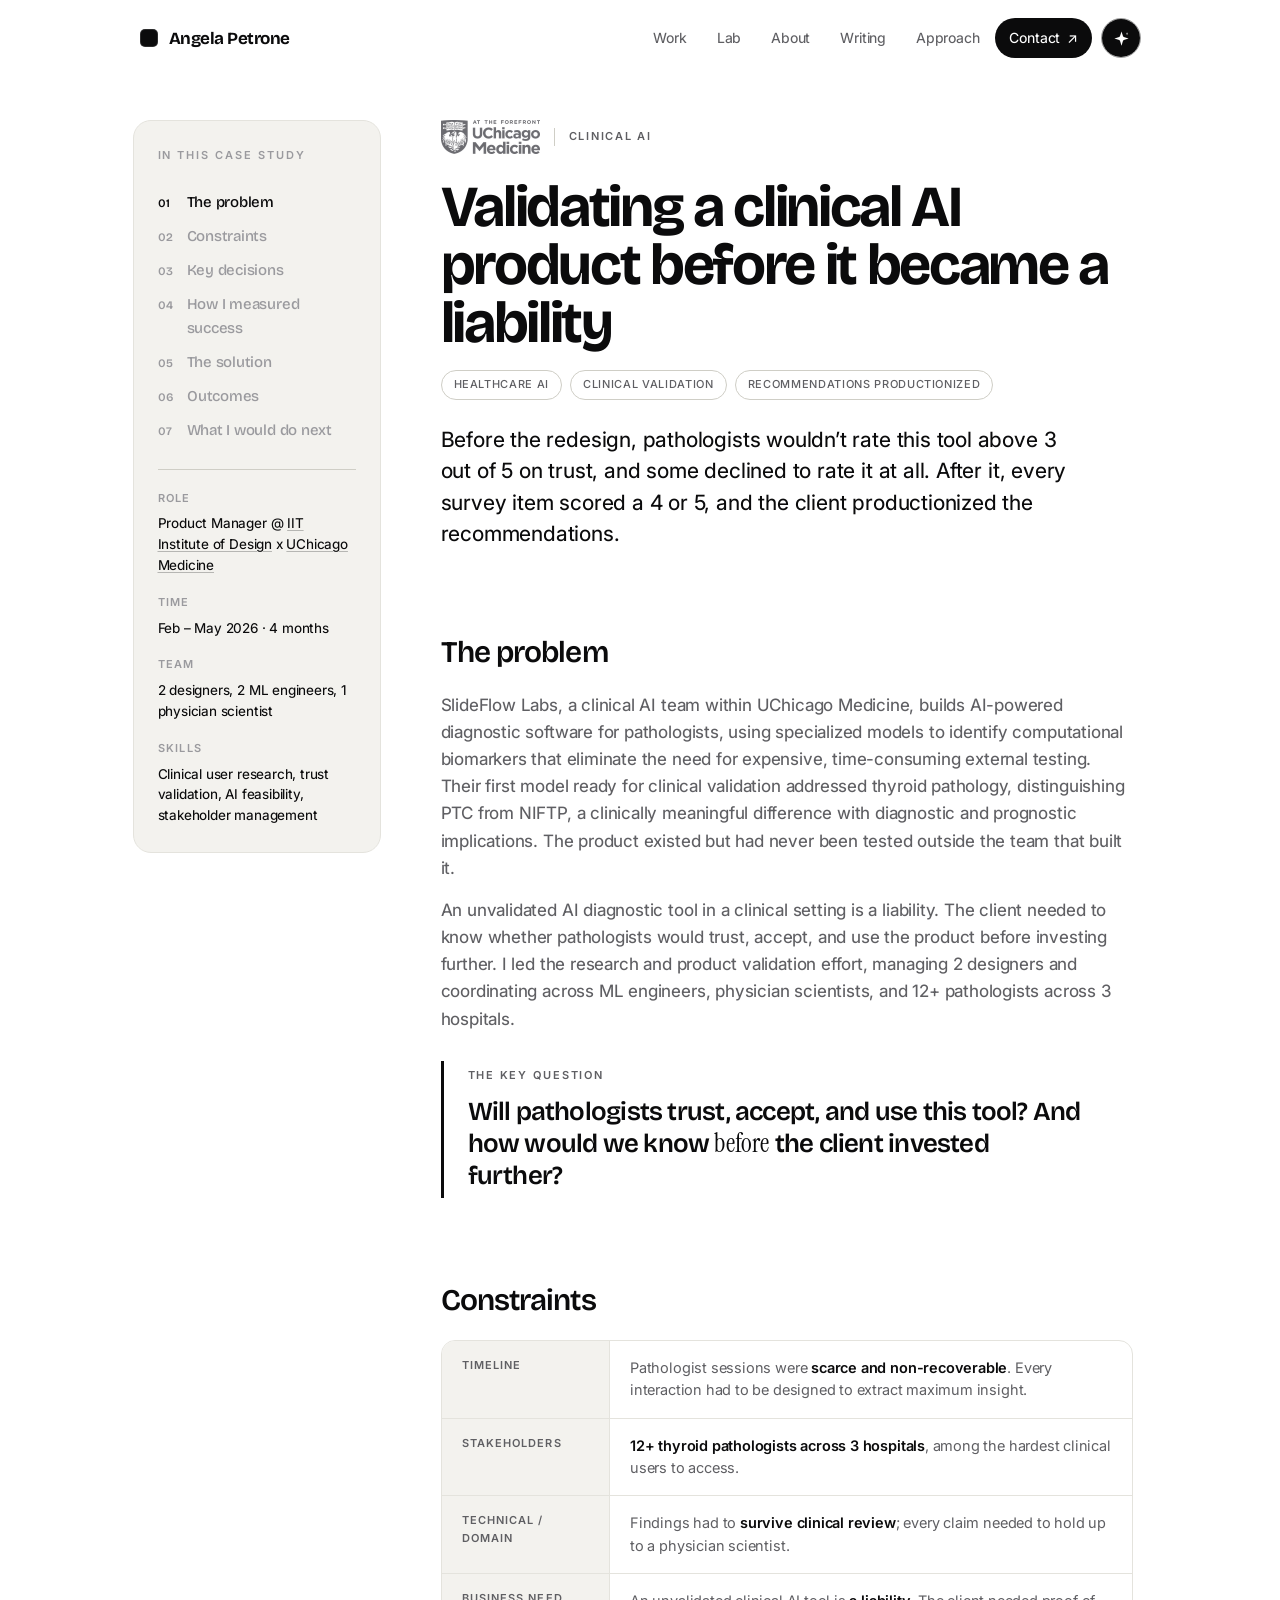
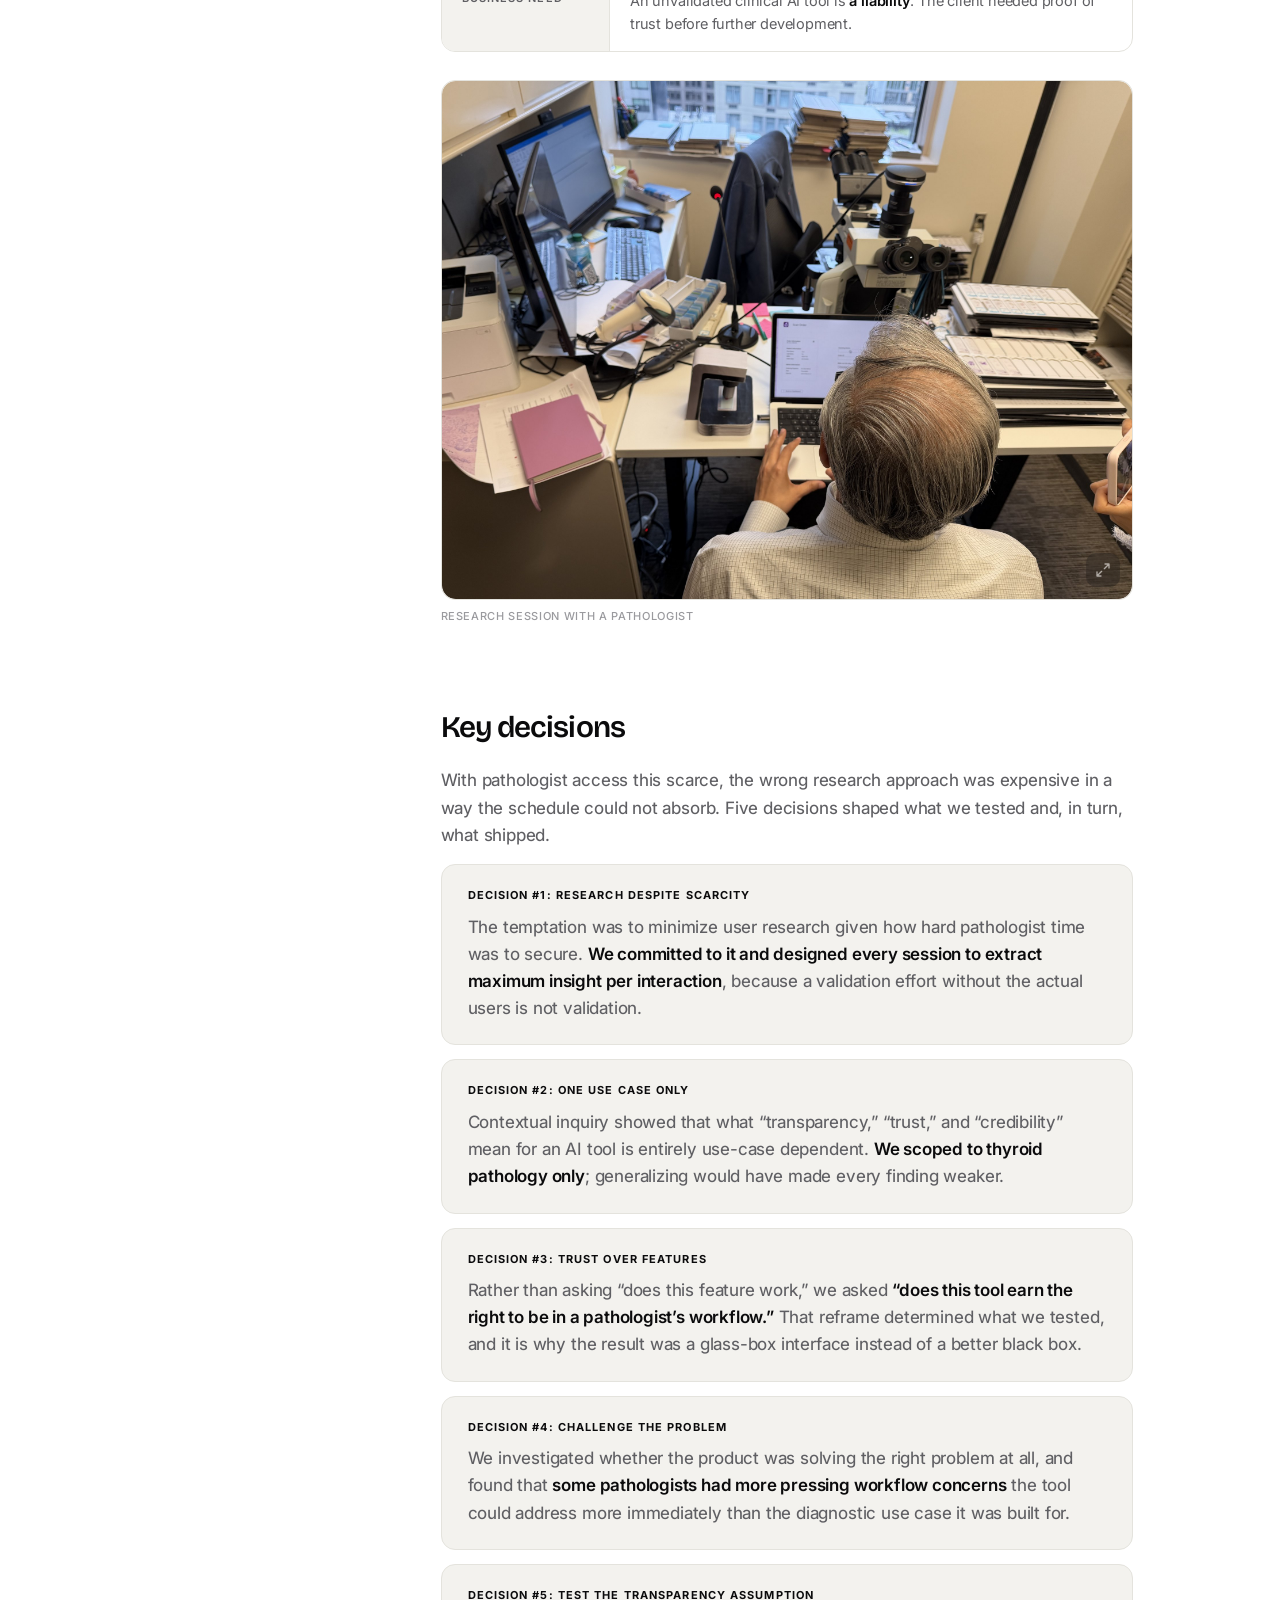
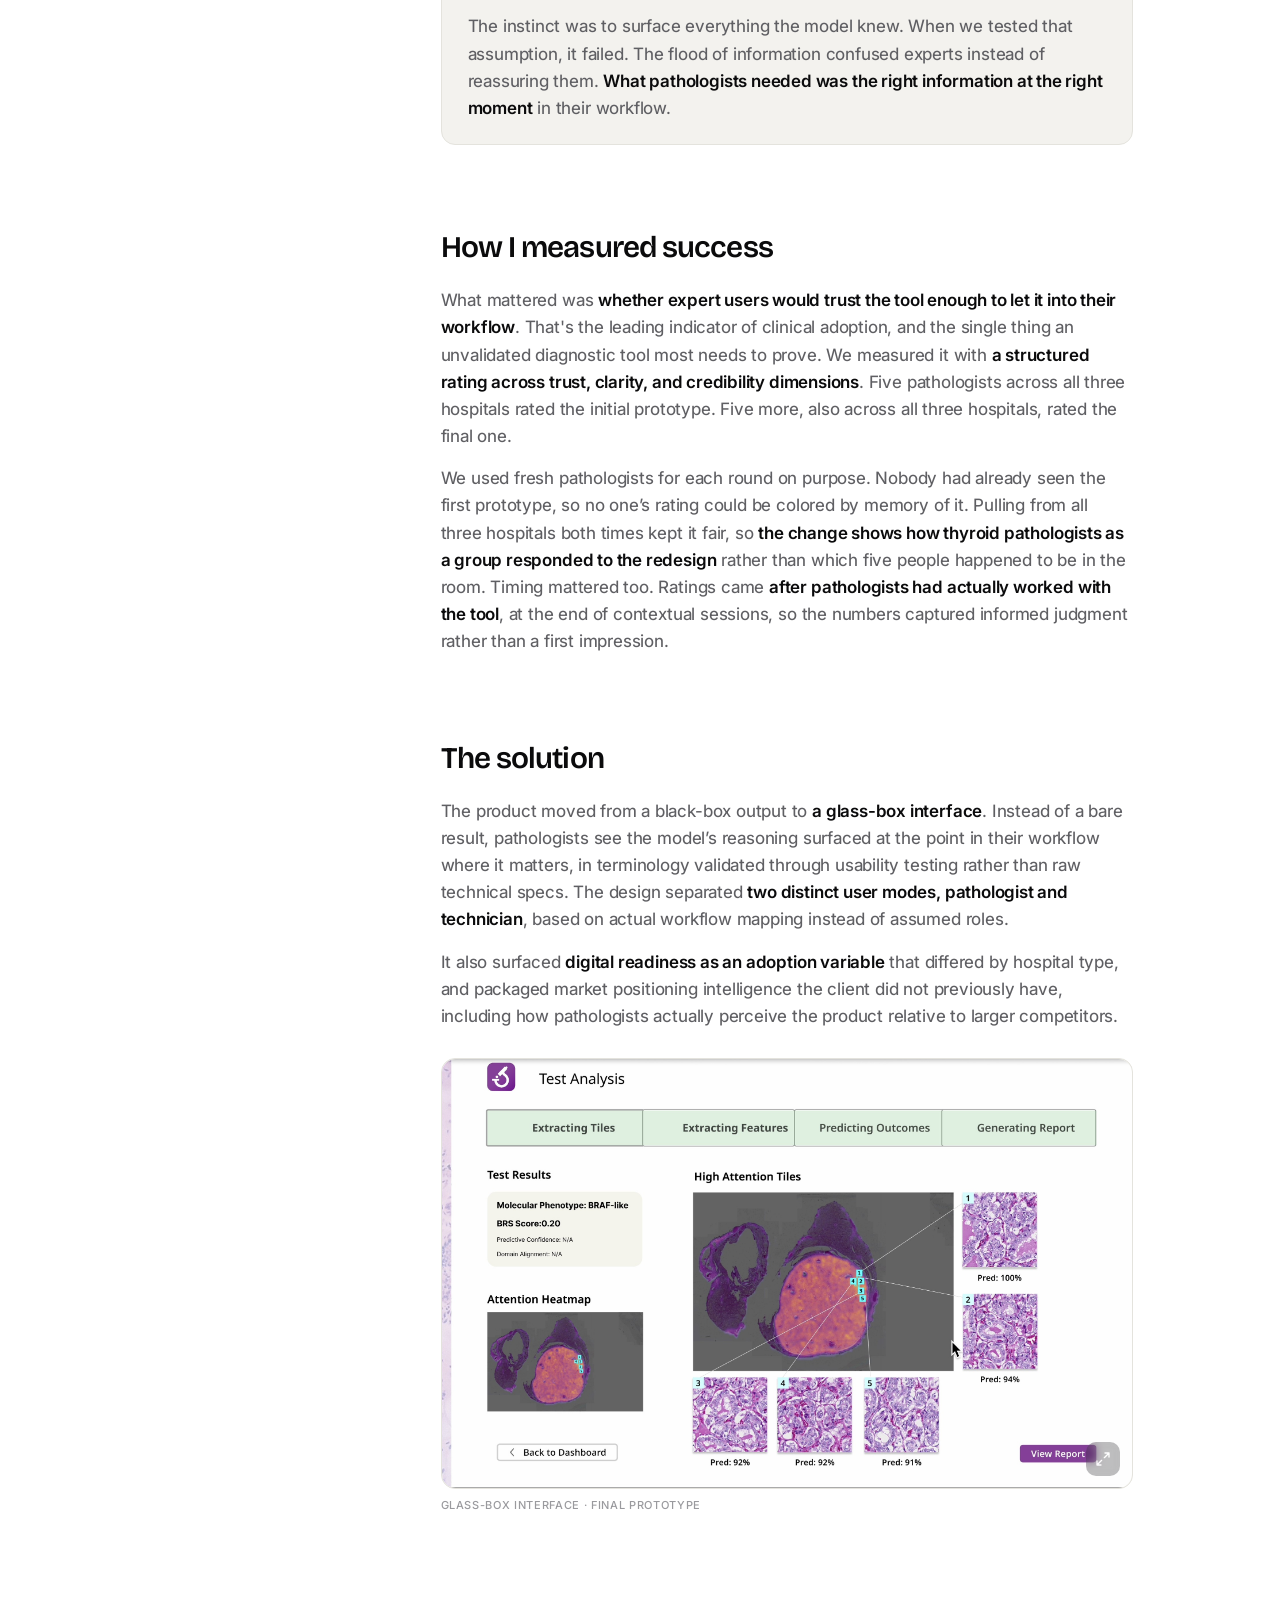
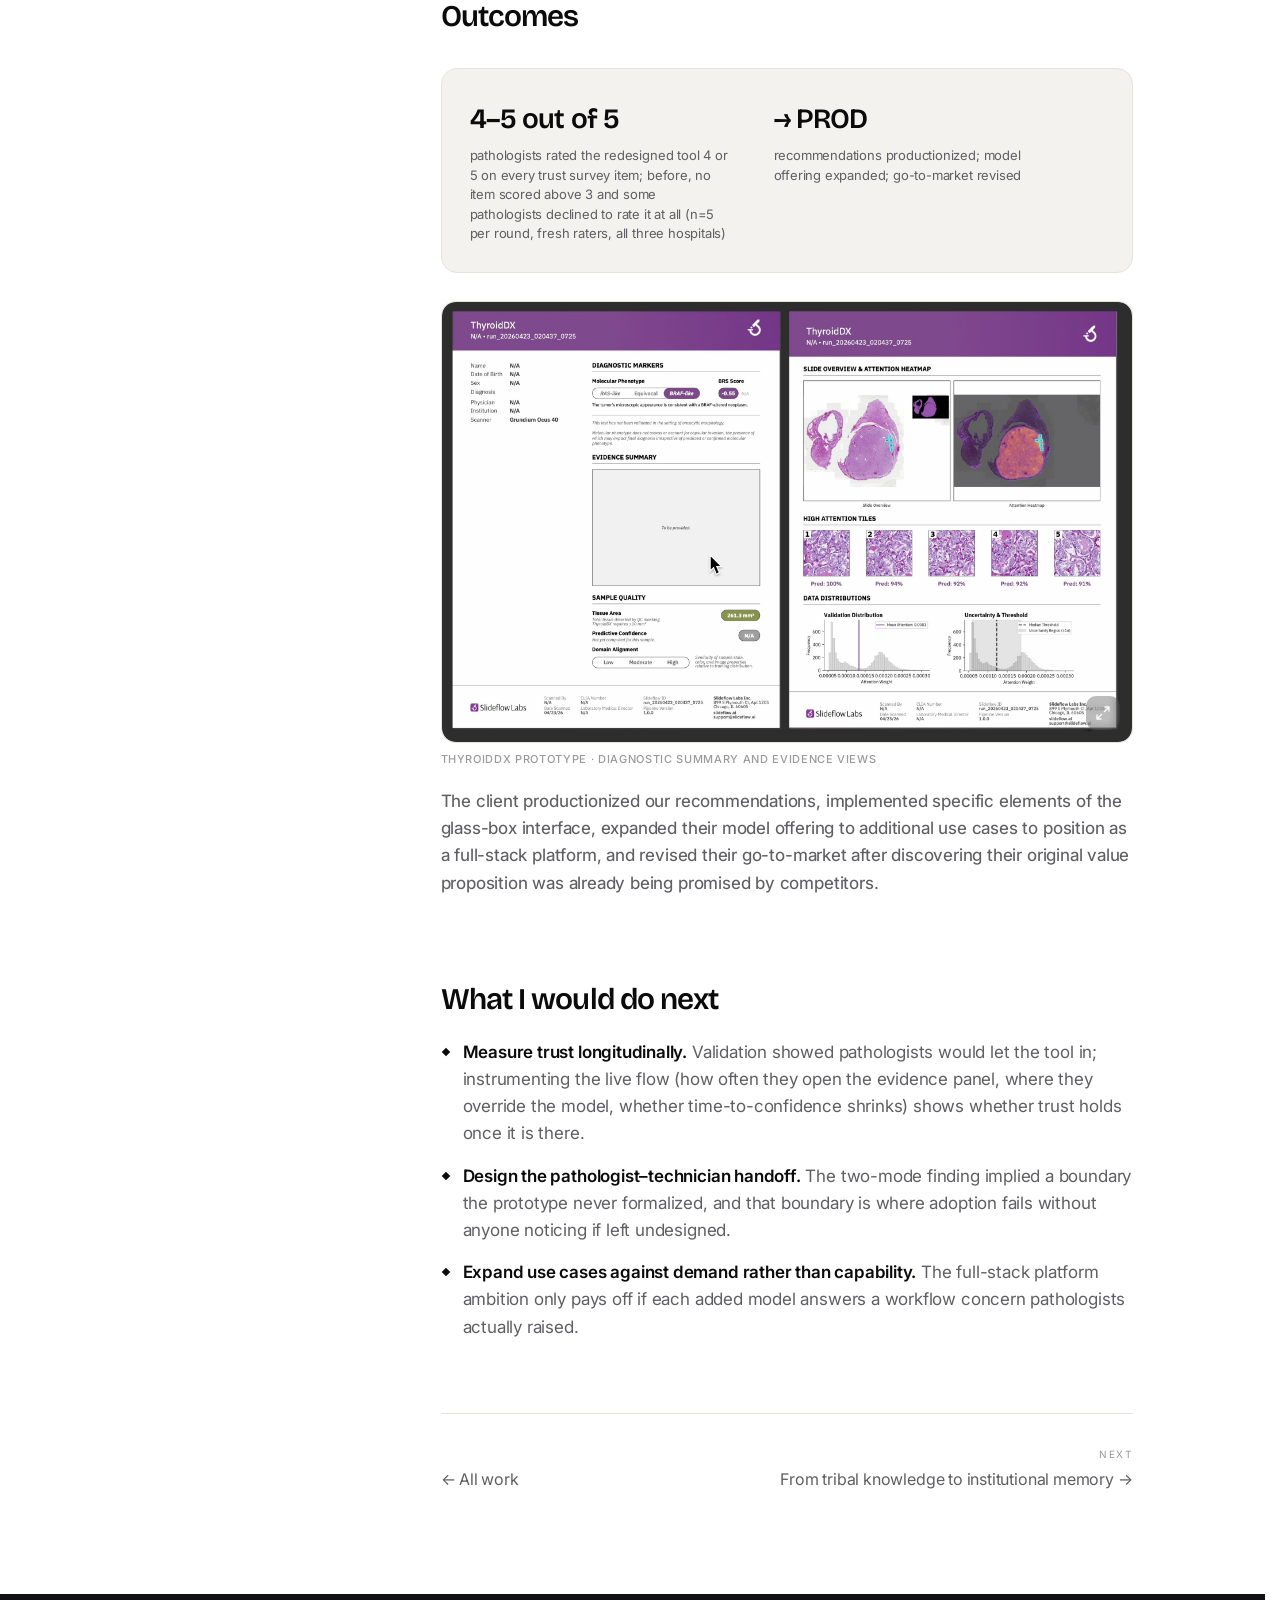
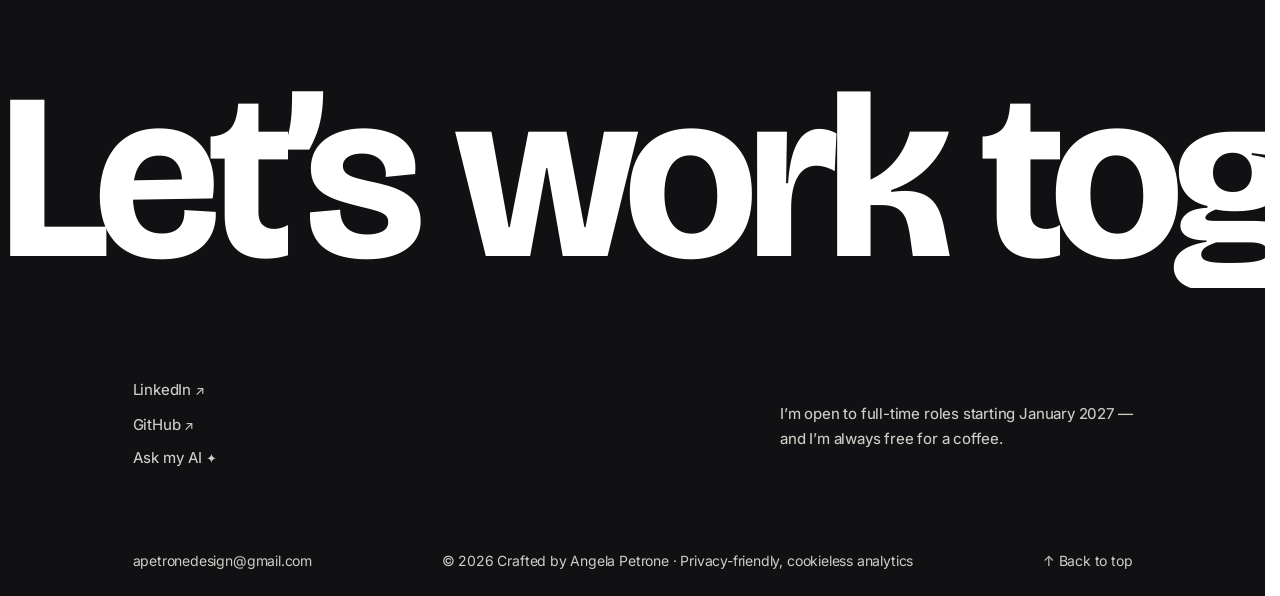
==== commit e891ffb0: "fix UCM product tested claim" ====
--- a/case-clinical-ai.html
+++ b/case-clinical-ai.html
@@ -65,7 +65,7 @@
 <p class="case-sub">Before the redesign, pathologists wouldn’t rate this tool above 3 out of 5 on trust, and some declined to rate it at all. After it, every survey item scored a 4 or 5, and the client productionized the recommendations.</p>
 
 <h2 id="problem">The problem</h2>
-<p>SlideFlow Labs, a clinical AI team within UChicago Medicine, builds AI-powered diagnostic software for pathologists, using specialized models to identify computational biomarkers that eliminate the need for expensive, time-consuming external testing. Their first model ready for clinical validation addressed thyroid pathology, distinguishing PTC from NIFTP, a clinically meaningful difference with diagnostic and prognostic implications. The product existed but had never been tested with real users.</p>
+<p>SlideFlow Labs, a clinical AI team within UChicago Medicine, builds AI-powered diagnostic software for pathologists, using specialized models to identify computational biomarkers that eliminate the need for expensive, time-consuming external testing. Their first model ready for clinical validation addressed thyroid pathology, distinguishing PTC from NIFTP, a clinically meaningful difference with diagnostic and prognostic implications. The product existed but had never been tested outside the team that built it.</p>
 <p>An unvalidated AI diagnostic tool in a clinical setting is a liability. The client needed to know whether pathologists would trust, accept, and use the product before investing further. I led the research and product validation effort, managing 2 designers and coordinating across ML engineers, physician scientists, and 12+ pathologists across 3 hospitals.</p>
 <div class="keyq"><div class="kql">The key question</div><p>Will pathologists trust, accept, and use this tool? And how would we know <em style="font-style:normal;color:var(--blue)">before</em> the client invested further?</p></div>
 <h2 id="constraints">Constraints</h2>
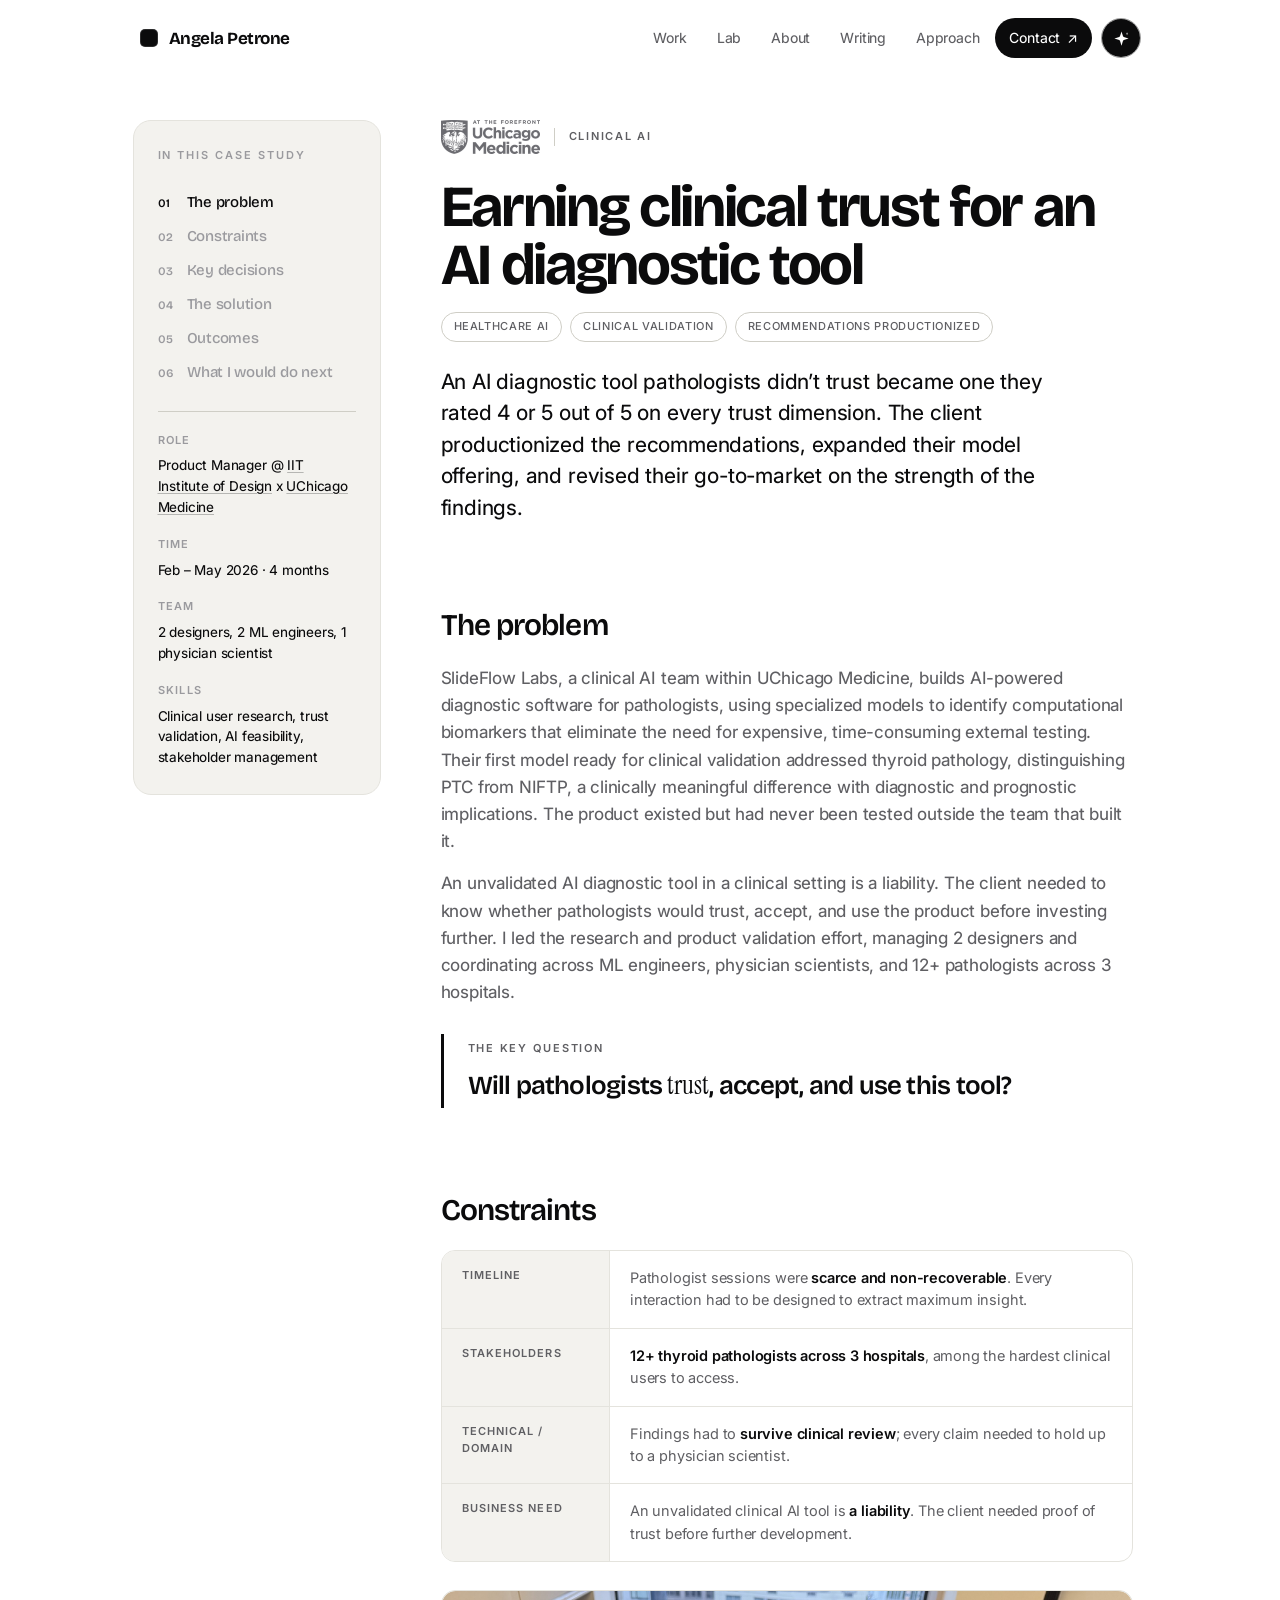
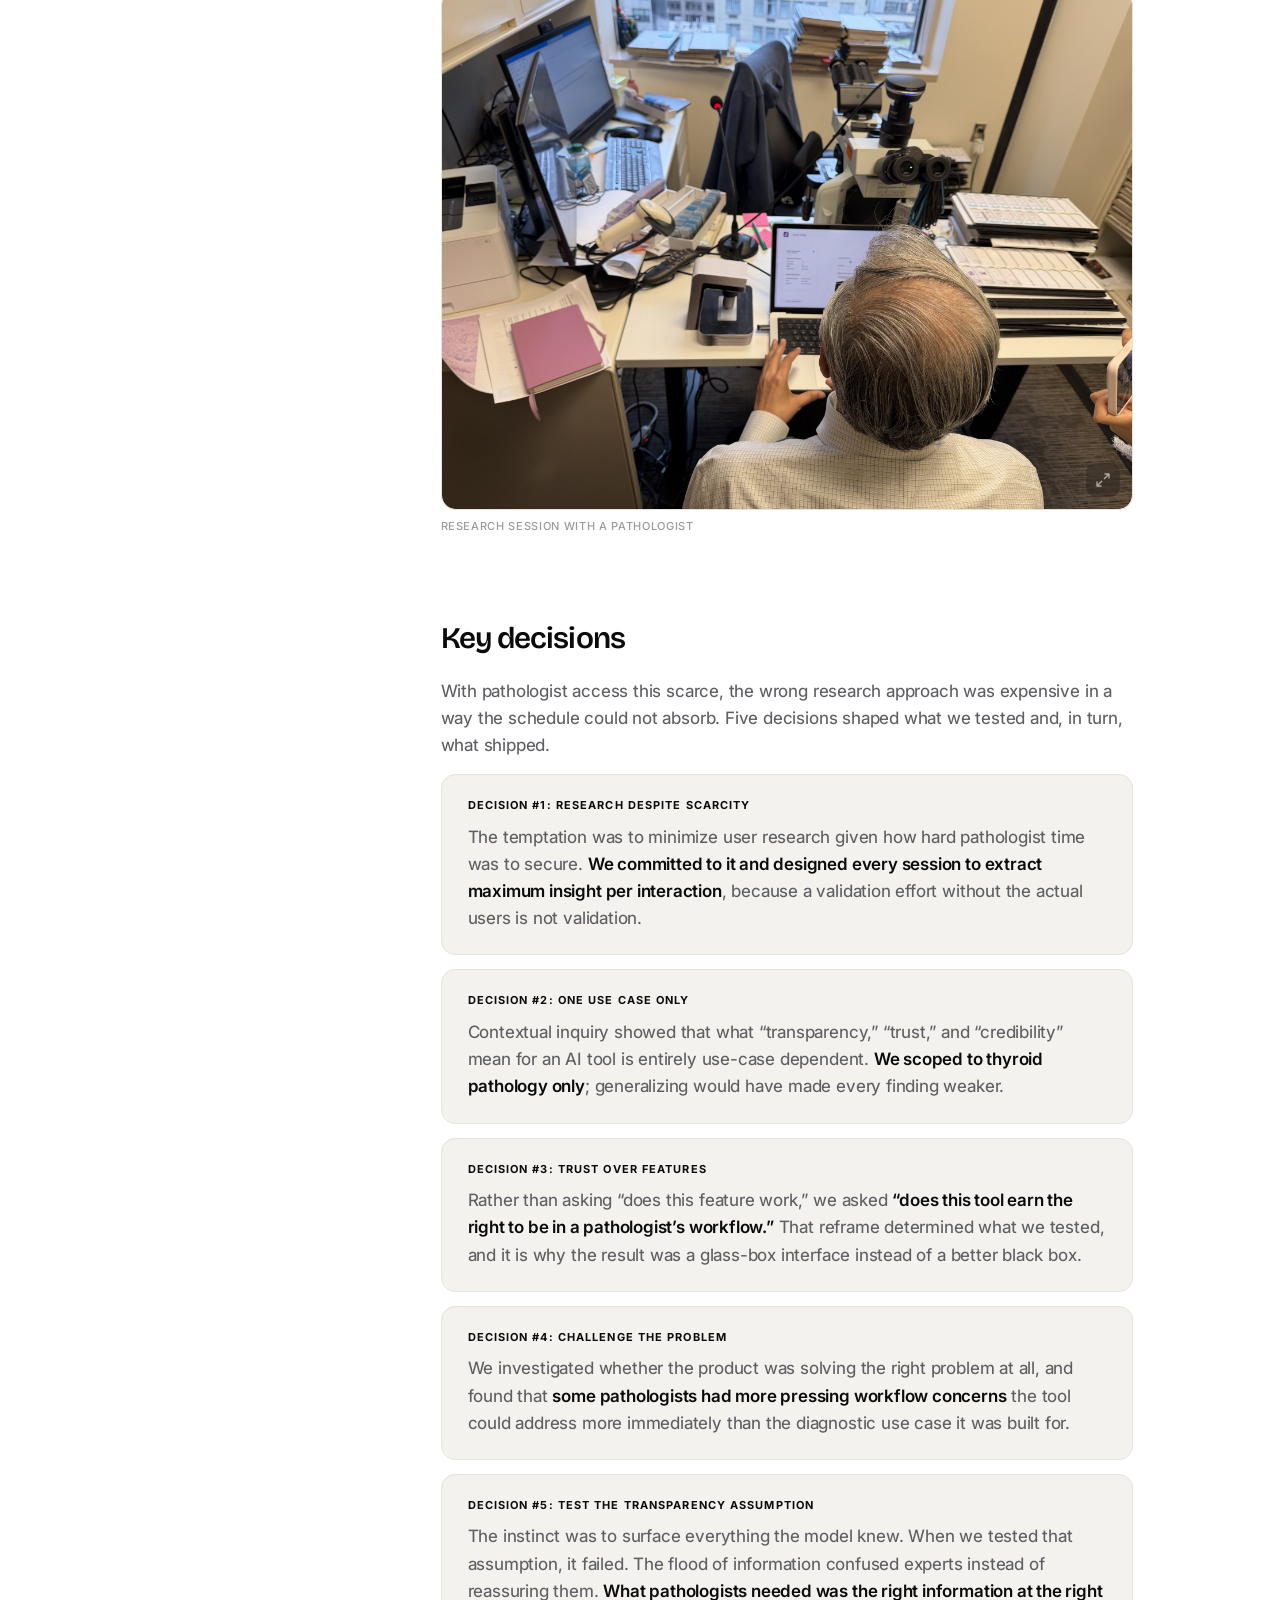
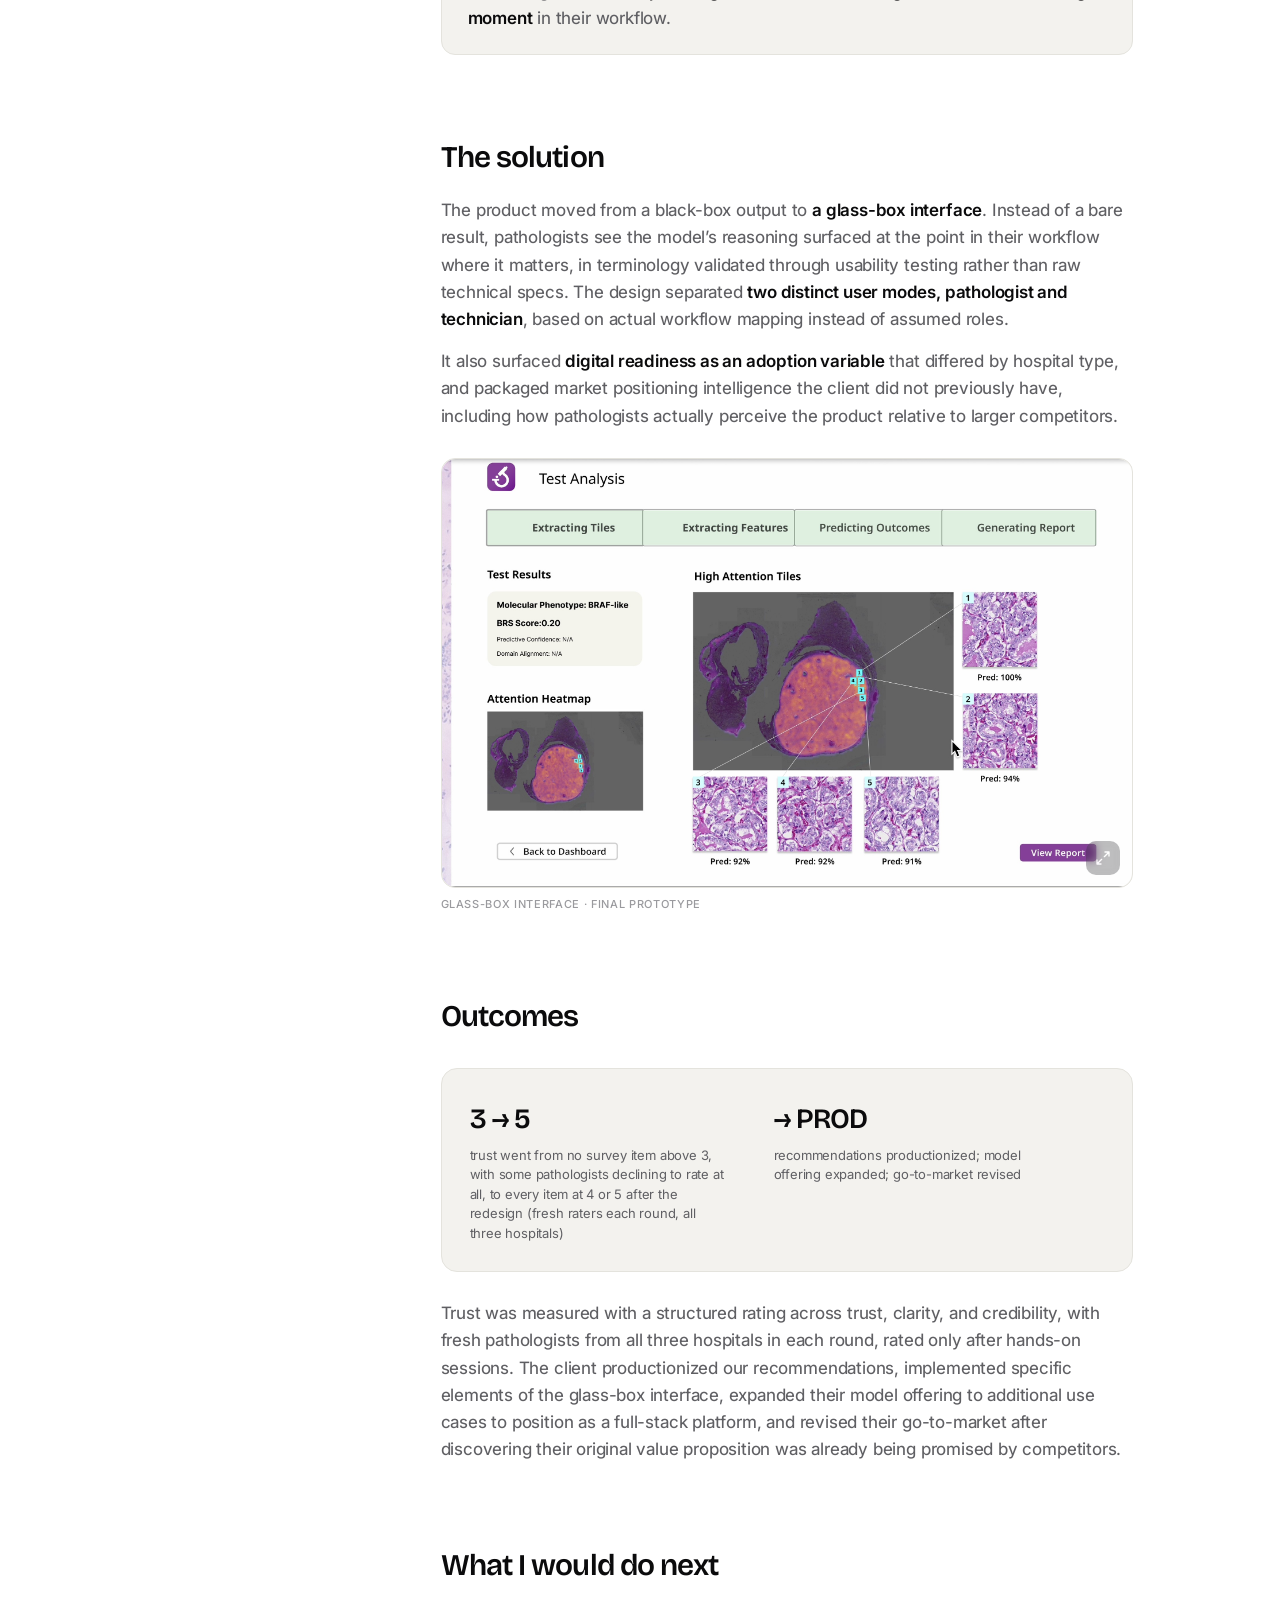
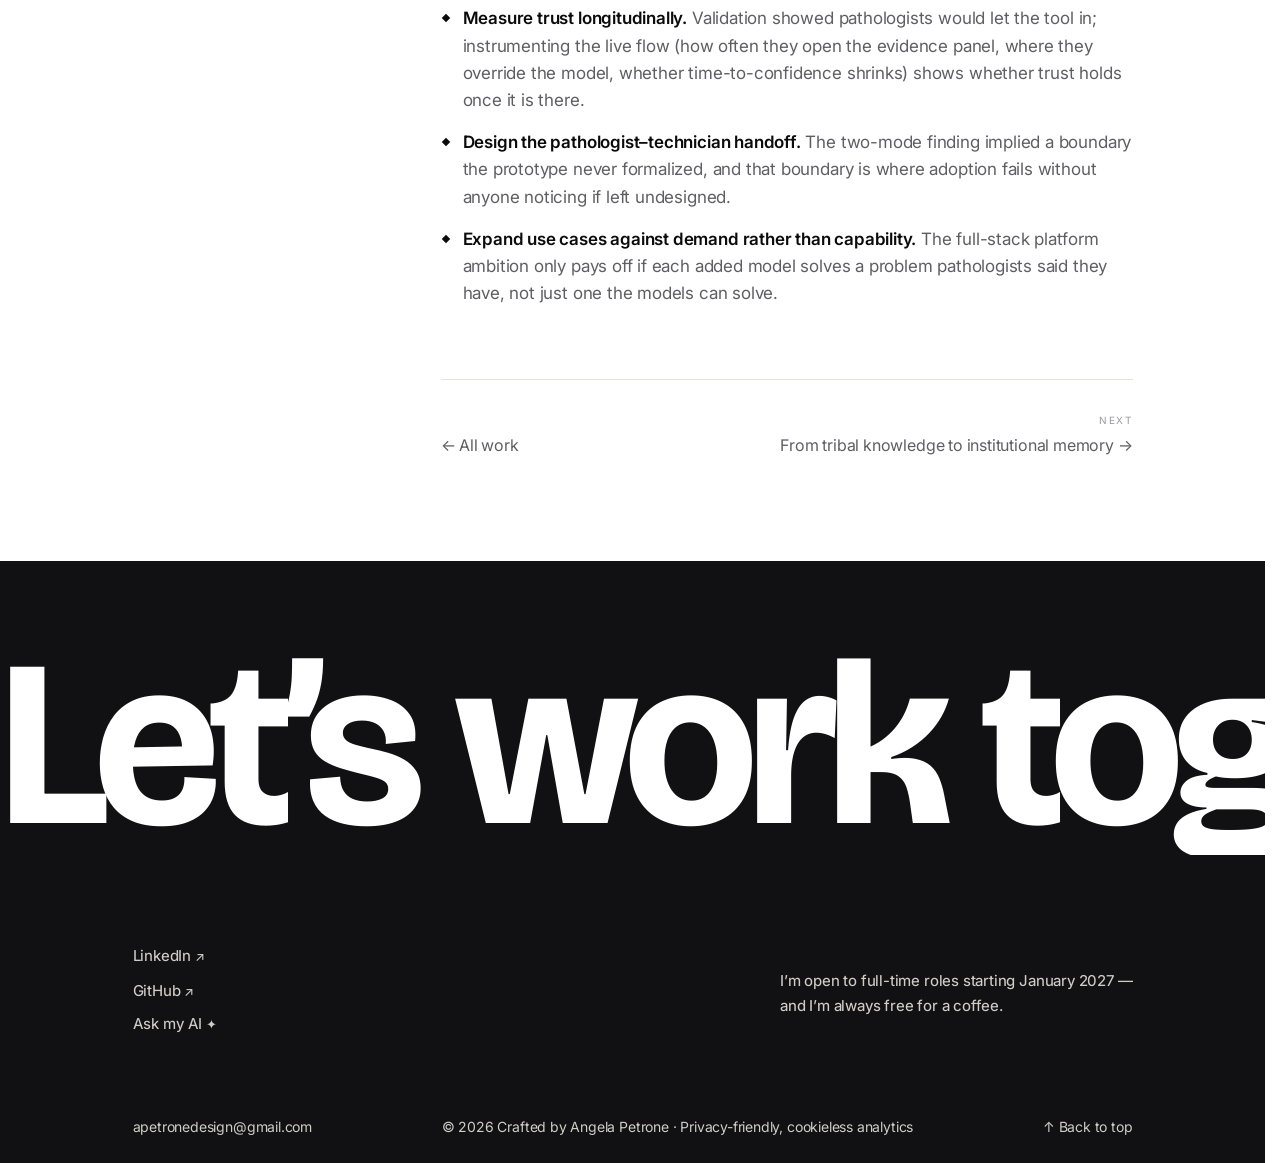
==== commit 861d2c1c: "update case studies content" ====
--- a/case-clinical-ai.html
+++ b/case-clinical-ai.html
@@ -5,12 +5,12 @@
 <meta name="description" content="Case study: validating an AI diagnostic tool for thyroid pathology at UChicago Medicine — trust research with 12+ pathologists across 3 hospitals and a glass-box interface that earned 4–5/5 trust scores.">
 <link rel="canonical" href="https://apetrone.com/case-clinical-ai.html">
 <meta property="og:type" content="article">
-<meta property="og:title" content="Validating a clinical AI product before it became a liability | Angela Petrone">
+<meta property="og:title" content="Earning clinical trust for an AI diagnostic tool | Angela Petrone">
 <meta property="og:description" content="Case study: validating an AI diagnostic tool for thyroid pathology at UChicago Medicine — trust research with 12+ pathologists across 3 hospitals and a glass-box interface that earned 4–5/5 trust scores.">
 <meta property="og:url" content="https://apetrone.com/case-clinical-ai.html">
 <meta property="og:image" content="https://apetrone.com/assets/og-image.jpg">
 <meta name="twitter:card" content="summary_large_image">
-<title>Validating a clinical AI product before it became a liability | Angela Petrone</title>
+<title>Earning clinical trust for an AI diagnostic tool | Angela Petrone</title>
 <link href="https://fonts.googleapis.com/css2?family=Bricolage+Grotesque:wght@400;500;600;700&family=Inter:wght@400;450;500;600&family=Instrument+Serif:ital@0;1&display=swap" rel="stylesheet">
 <link rel="icon" href='data:image/svg+xml,<svg xmlns="http://www.w3.org/2000/svg" viewBox="0 0 64 64"><rect width="64" height="64" rx="14" fill="%23141419"/><text x="32" y="44" font-family="Georgia,serif" font-size="36" font-style="italic" fill="white" text-anchor="middle">A</text></svg>'>
 <link rel="stylesheet" href="case.css?v=85">
@@ -46,10 +46,9 @@
 <li><a href="#problem"><span class="n">01</span>The problem</a></li>
 <li><a href="#constraints"><span class="n">02</span>Constraints</a></li>
 <li><a href="#decisions"><span class="n">03</span>Key decisions</a></li>
-<li><a href="#measure"><span class="n">04</span>How I measured success</a></li>
-<li><a href="#solution"><span class="n">05</span>The solution</a></li>
-<li><a href="#outcomes"><span class="n">06</span>Outcomes</a></li>
-<li><a href="#next"><span class="n">07</span>What I would do next</a></li>
+<li><a href="#solution"><span class="n">04</span>The solution</a></li>
+<li><a href="#outcomes"><span class="n">05</span>Outcomes</a></li>
+<li><a href="#next"><span class="n">06</span>What I would do next</a></li>
 </ul>
 <div class="toc-meta">
 <div class="lbl">Role</div><div class="val">Product Manager @ <a href="https://id.iit.edu" target="_blank" rel="noopener">IIT Institute of Design</a> x <a href="https://www.uchicagomedicine.org" target="_blank" rel="noopener">UChicago Medicine</a></div>
@@ -60,39 +59,36 @@
 </aside>
 <main>
 <div class="case-head"><div class="case-logo"><img src="assets/logos/uchicago-medicine-gray.png" alt="UChicago Medicine"></div><span class="case-cat">Clinical AI</span></div>
-<h1>Validating a clinical AI product before it became a liability</h1>
+<h1>Earning clinical trust for an AI diagnostic tool</h1>
 <div class="chips"><span class="chip">HEALTHCARE AI</span><span class="chip">CLINICAL VALIDATION</span><span class="chip">RECOMMENDATIONS PRODUCTIONIZED</span></div>
-<p class="case-sub">Before the redesign, pathologists wouldn’t rate this tool above 3 out of 5 on trust, and some declined to rate it at all. After it, every survey item scored a 4 or 5, and the client productionized the recommendations.</p>
+<p class="case-sub">An AI diagnostic tool pathologists didn’t trust became one they rated 4 or 5 out of 5 on every trust dimension. The client productionized the recommendations, expanded their model offering, and revised their go-to-market on the strength of the findings.</p>
 
 <h2 id="problem">The problem</h2>
 <p>SlideFlow Labs, a clinical AI team within UChicago Medicine, builds AI-powered diagnostic software for pathologists, using specialized models to identify computational biomarkers that eliminate the need for expensive, time-consuming external testing. Their first model ready for clinical validation addressed thyroid pathology, distinguishing PTC from NIFTP, a clinically meaningful difference with diagnostic and prognostic implications. The product existed but had never been tested outside the team that built it.</p>
 <p>An unvalidated AI diagnostic tool in a clinical setting is a liability. The client needed to know whether pathologists would trust, accept, and use the product before investing further. I led the research and product validation effort, managing 2 designers and coordinating across ML engineers, physician scientists, and 12+ pathologists across 3 hospitals.</p>
-<div class="keyq"><div class="kql">The key question</div><p>Will pathologists trust, accept, and use this tool? And how would we know <em style="font-style:normal;color:var(--blue)">before</em> the client invested further?</p></div>
+<div class="keyq"><div class="kql">The key question</div><p>Will pathologists <em style="font-style:normal;color:var(--blue)">trust</em>, accept, and use this tool?</p></div>
 <h2 id="constraints">Constraints</h2>
 <div class="ctable-wrap"><table class="ctable"><tbody><tr><th>Timeline</th><td>Pathologist sessions were <b>scarce and non-recoverable</b>. Every interaction had to be designed to extract maximum insight.</td></tr><tr><th>Stakeholders</th><td><b>12+ thyroid pathologists across 3 hospitals</b>, among the hardest clinical users to access.</td></tr><tr><th>Technical / domain</th><td>Findings had to <b>survive clinical review</b>; every claim needed to hold up to a physician scientist.</td></tr><tr><th>Business need</th><td>An unvalidated clinical AI tool is <b>a liability</b>. The client needed proof of trust before further development.</td></tr></tbody></table></div>
 <div class="fig fig-photo"><img src="assets/Uchicago/usability-testing-web.jpg" alt="Pathologist working through the prototype at a microscopy workstation during a usability session" loading="lazy"></div><div class="figcap">RESEARCH SESSION WITH A PATHOLOGIST</div>
 <h2 id="decisions">Key decisions</h2>
 <p>With pathologist access this scarce, the wrong research approach was expensive in a way the schedule could not absorb. Five decisions shaped what we tested and, in turn, what shipped.</p>
 <div class="decision"><div class="dl">Decision #1: Research despite scarcity</div><p>The temptation was to minimize user research given how hard pathologist time was to secure. <b>We committed to it and designed every session to extract maximum insight per interaction</b>, because a validation effort without the actual users is not validation.</p></div><div class="decision"><div class="dl">Decision #2: One use case only</div><p>Contextual inquiry showed that what &ldquo;transparency,&rdquo; &ldquo;trust,&rdquo; and &ldquo;credibility&rdquo; mean for an AI tool is entirely use-case dependent. <b>We scoped to thyroid pathology only</b>; generalizing would have made every finding weaker.</p></div><div class="decision"><div class="dl">Decision #3: Trust over features</div><p>Rather than asking &ldquo;does this feature work,&rdquo; we asked <b>&ldquo;does this tool earn the right to be in a pathologist&rsquo;s workflow.&rdquo;</b> That reframe determined what we tested, and it is why the result was a glass-box interface instead of a better black box.</p></div><div class="decision"><div class="dl">Decision #4: Challenge the problem</div><p>We investigated whether the product was solving the right problem at all, and found that <b>some pathologists had more pressing workflow concerns</b> the tool could address more immediately than the diagnostic use case it was built for.</p></div><div class="decision"><div class="dl">Decision #5: Test the transparency assumption</div><p>The instinct was to surface everything the model knew. When we tested that assumption, it failed. The flood of information confused experts instead of reassuring them. <b>What pathologists needed was the right information at the right moment</b> in their workflow.</p></div>
-<h2 id="measure">How I measured success</h2>
-<p>What mattered was <b>whether expert users would trust the tool enough to let it into their workflow</b>. That's the leading indicator of clinical adoption, and the single thing an unvalidated diagnostic tool most needs to prove. We measured it with <b>a structured rating across trust, clarity, and credibility dimensions</b>. Five pathologists across all three hospitals rated the initial prototype. Five more, also across all three hospitals, rated the final one.</p>
-<p>We used fresh pathologists for each round on purpose. Nobody had already seen the first prototype, so no one&rsquo;s rating could be colored by memory of it. Pulling from all three hospitals both times kept it fair, so <b>the change shows how thyroid pathologists as a group responded to the redesign</b> rather than which five people happened to be in the room. Timing mattered too. Ratings came <b>after pathologists had actually worked with the tool</b>, at the end of contextual sessions, so the numbers captured informed judgment rather than a first impression.</p>
 <h2 id="solution">The solution</h2>
 <p>The product moved from a black-box output to <b>a glass-box interface</b>. Instead of a bare result, pathologists see the model&rsquo;s reasoning surfaced at the point in their workflow where it matters, in terminology validated through usability testing rather than raw technical specs. The design separated <b>two distinct user modes, pathologist and technician</b>, based on actual workflow mapping instead of assumed roles.</p>
 <p>It also surfaced <b>digital readiness as an adoption variable</b> that differed by hospital type, and packaged market positioning intelligence the client did not previously have, including how pathologists actually perceive the product relative to larger competitors.</p>
 <div class="fig fig-photo"><img src="assets/Uchicago/UI2-web.jpg" alt="Final prototype: test analysis view with attention heatmap and high-attention tiles surfacing the model's evidence" loading="lazy"></div><div class="figcap">GLASS-BOX INTERFACE · FINAL PROTOTYPE</div>
 <h2 id="outcomes">Outcomes</h2>
 <div class="metrics">
-<div><div class="num">4&ndash;5 out of 5</div><div class="lbl">pathologists rated the redesigned tool 4 or 5 on every trust survey item; before, no item scored above 3 and some pathologists declined to rate it at all (n=5 per round, fresh raters, all three hospitals)</div></div>
+<div><div class="num">3 → 5</div><div class="lbl">trust went from no survey item above 3, with some pathologists declining to rate at all, to every item at 4 or 5 after the redesign (fresh raters each round, all three hospitals)</div></div>
 <div><div class="num">→ PROD</div><div class="lbl">recommendations productionized; model offering expanded; go-to-market revised</div></div>
 </div>
-<div class="fig fig-photo"><img src="assets/Uchicago/UI1-web.jpg" alt="ThyroidDX prototype screens: diagnostic summary and slide overview with attention heatmap and data distributions" loading="lazy"></div><div class="figcap">THYROIDDX PROTOTYPE · DIAGNOSTIC SUMMARY AND EVIDENCE VIEWS</div>
-<p>The client productionized our recommendations, implemented specific elements of the glass-box interface, expanded their model offering to additional use cases to position as a full-stack platform, and revised their go-to-market after discovering their original value proposition was already being promised by competitors.</p>
+
+<p>Trust was measured with a structured rating across trust, clarity, and credibility, with fresh pathologists from all three hospitals in each round, rated only after hands-on sessions. The client productionized our recommendations, implemented specific elements of the glass-box interface, expanded their model offering to additional use cases to position as a full-stack platform, and revised their go-to-market after discovering their original value proposition was already being promised by competitors.</p>
 <h2 id="next">What I would do next</h2>
 <ul class="next-list">
 <li><b>Measure trust longitudinally.</b> Validation showed pathologists would let the tool in; instrumenting the live flow (how often they open the evidence panel, where they override the model, whether time-to-confidence shrinks) shows whether trust holds once it is there.</li>
 <li><b>Design the pathologist&ndash;technician handoff.</b> The two-mode finding implied a boundary the prototype never formalized, and that boundary is where adoption fails without anyone noticing if left undesigned.</li>
-<li><b>Expand use cases against demand rather than capability.</b> The full-stack platform ambition only pays off if each added model answers a workflow concern pathologists actually raised.</li>
+<li><b>Expand use cases against demand rather than capability.</b> The full-stack platform ambition only pays off if each added model solves a problem pathologists said they have, not just one the models can solve.</li>
 </ul>
 <nav class="case-next">
 <a href="#" onclick="history.back();return false">← All work</a>
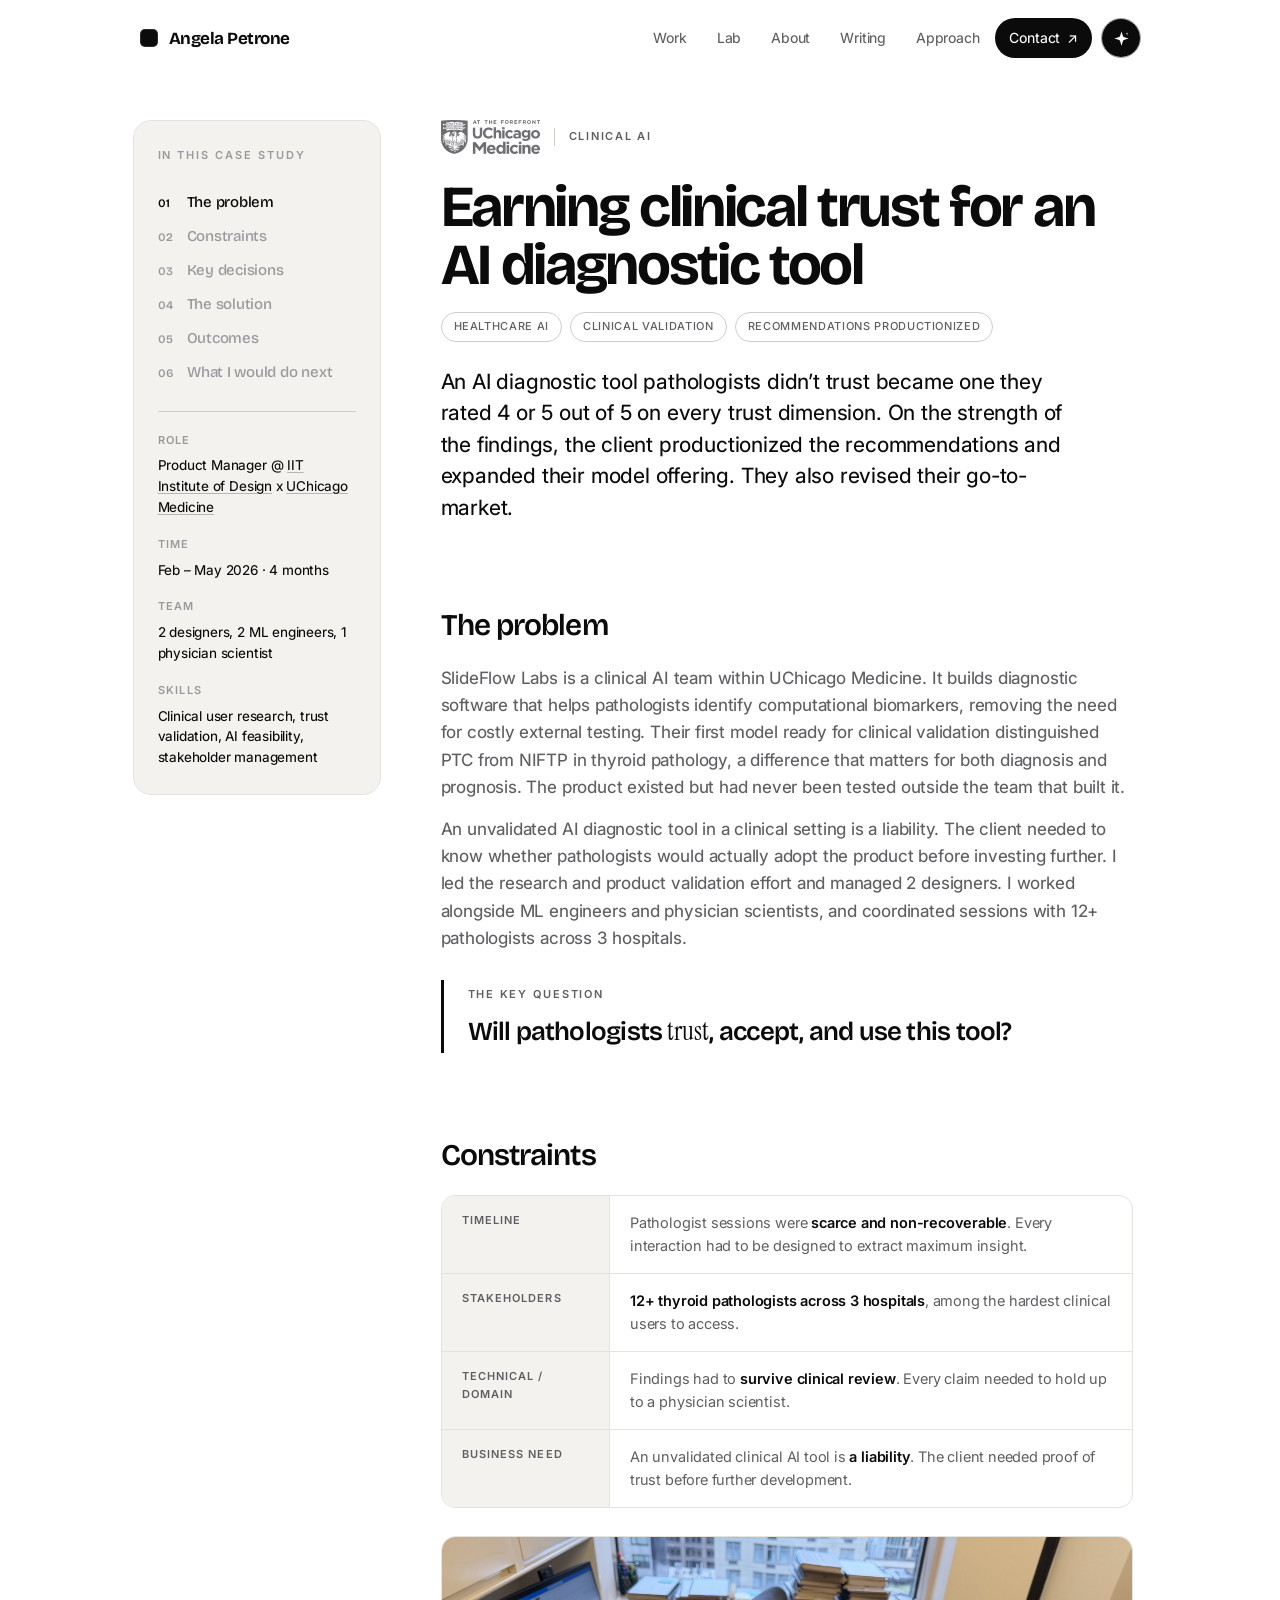
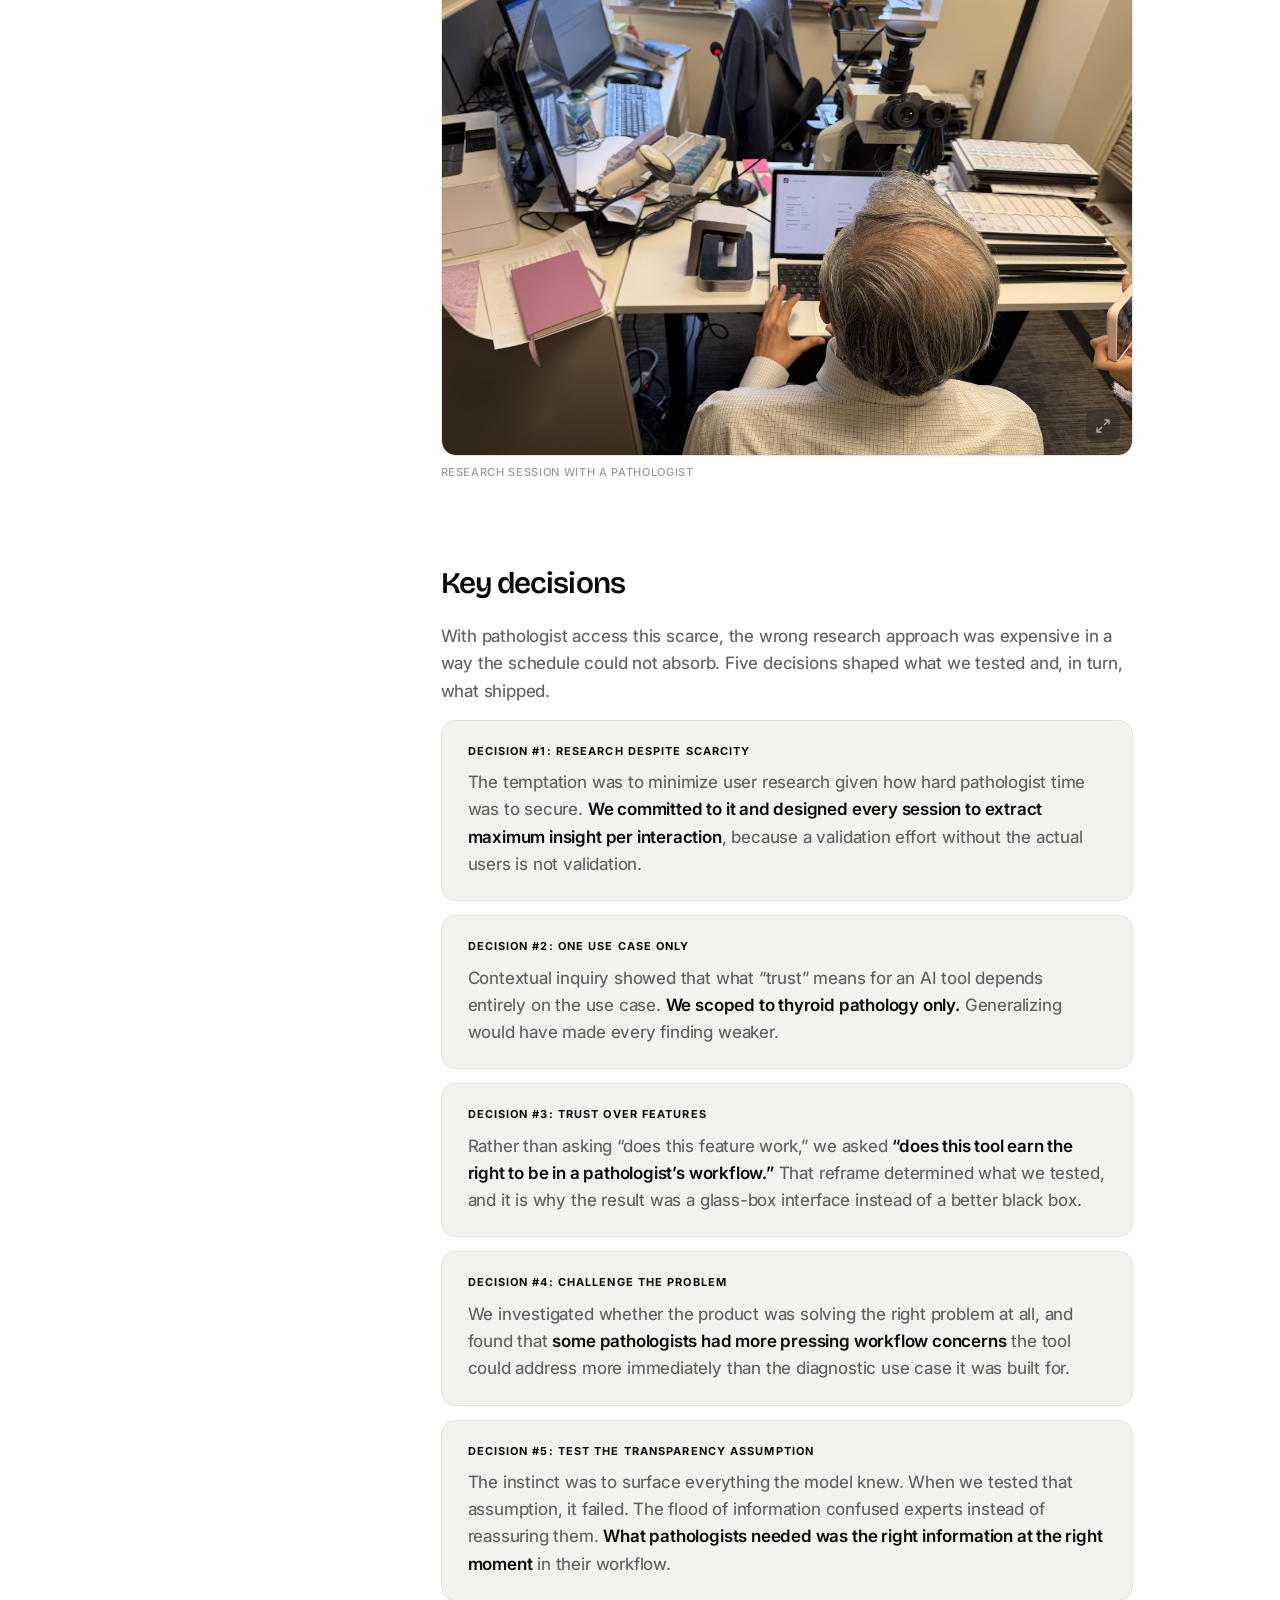
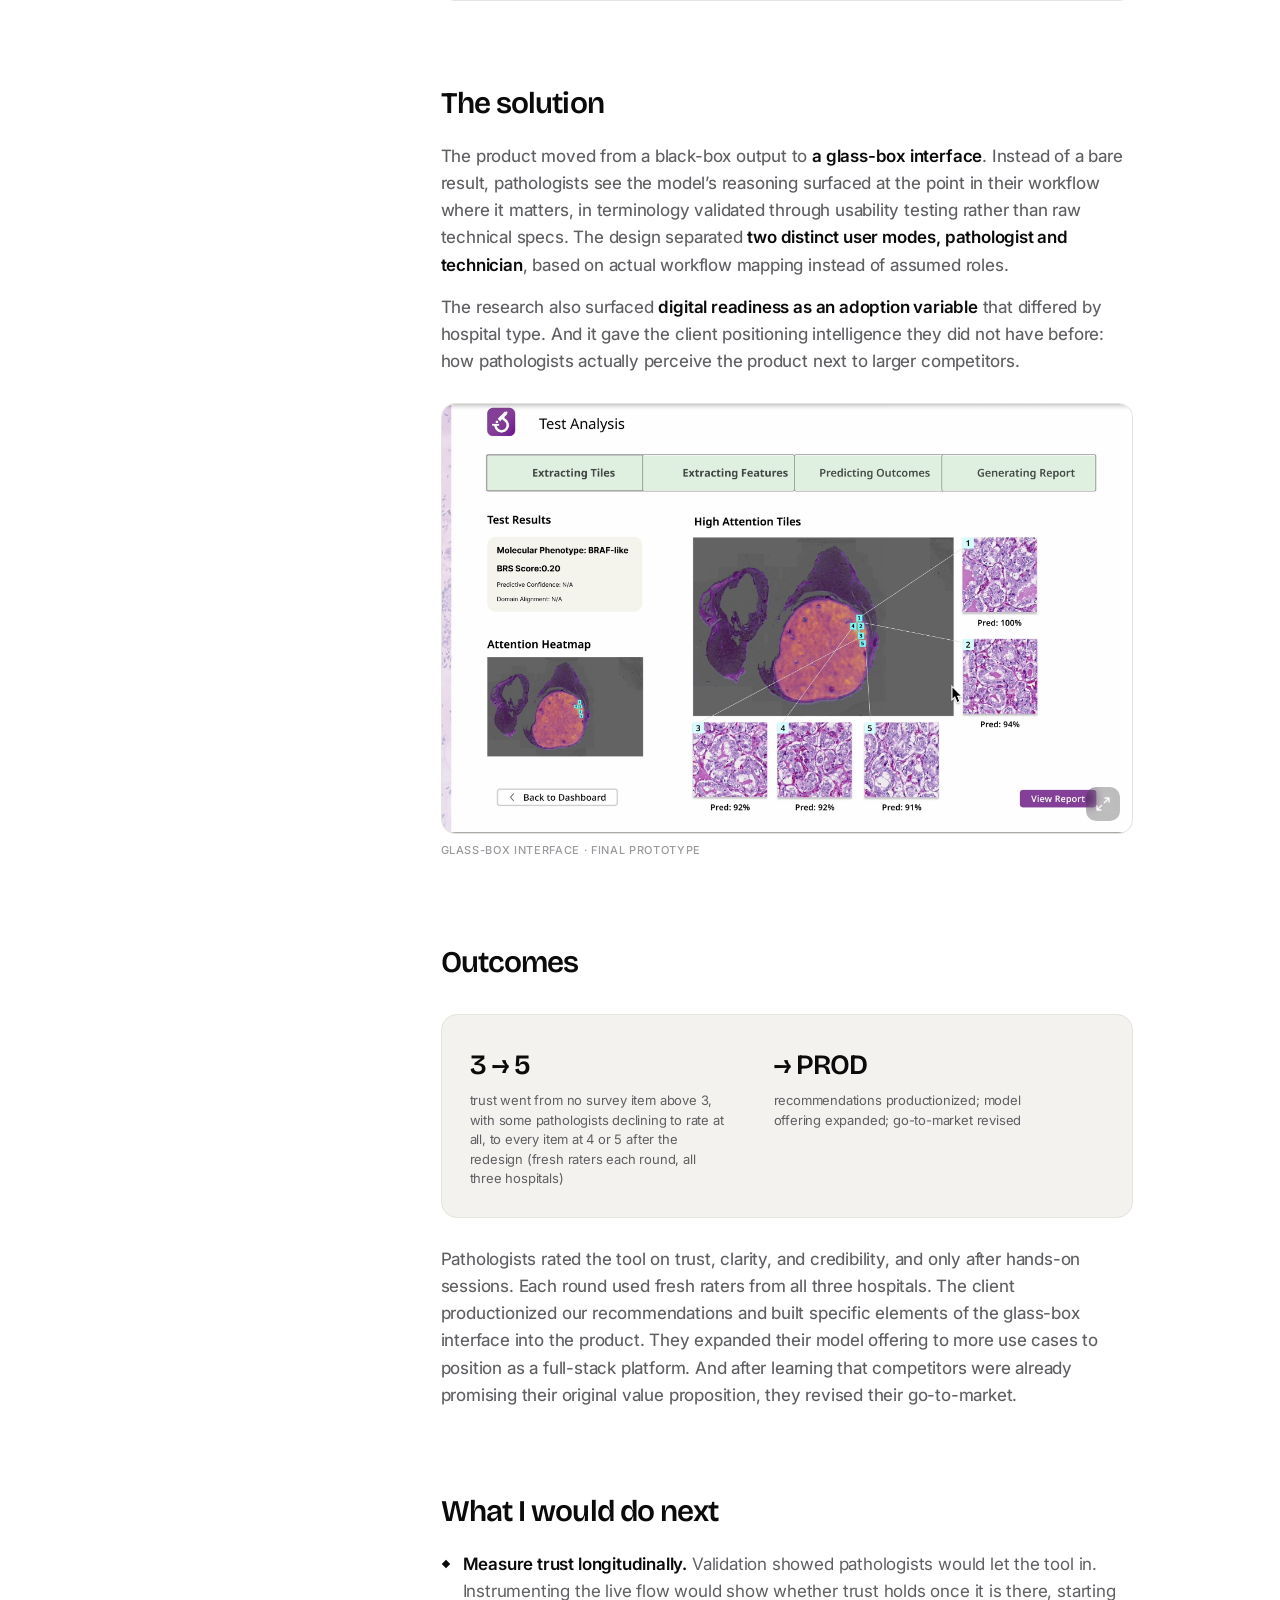
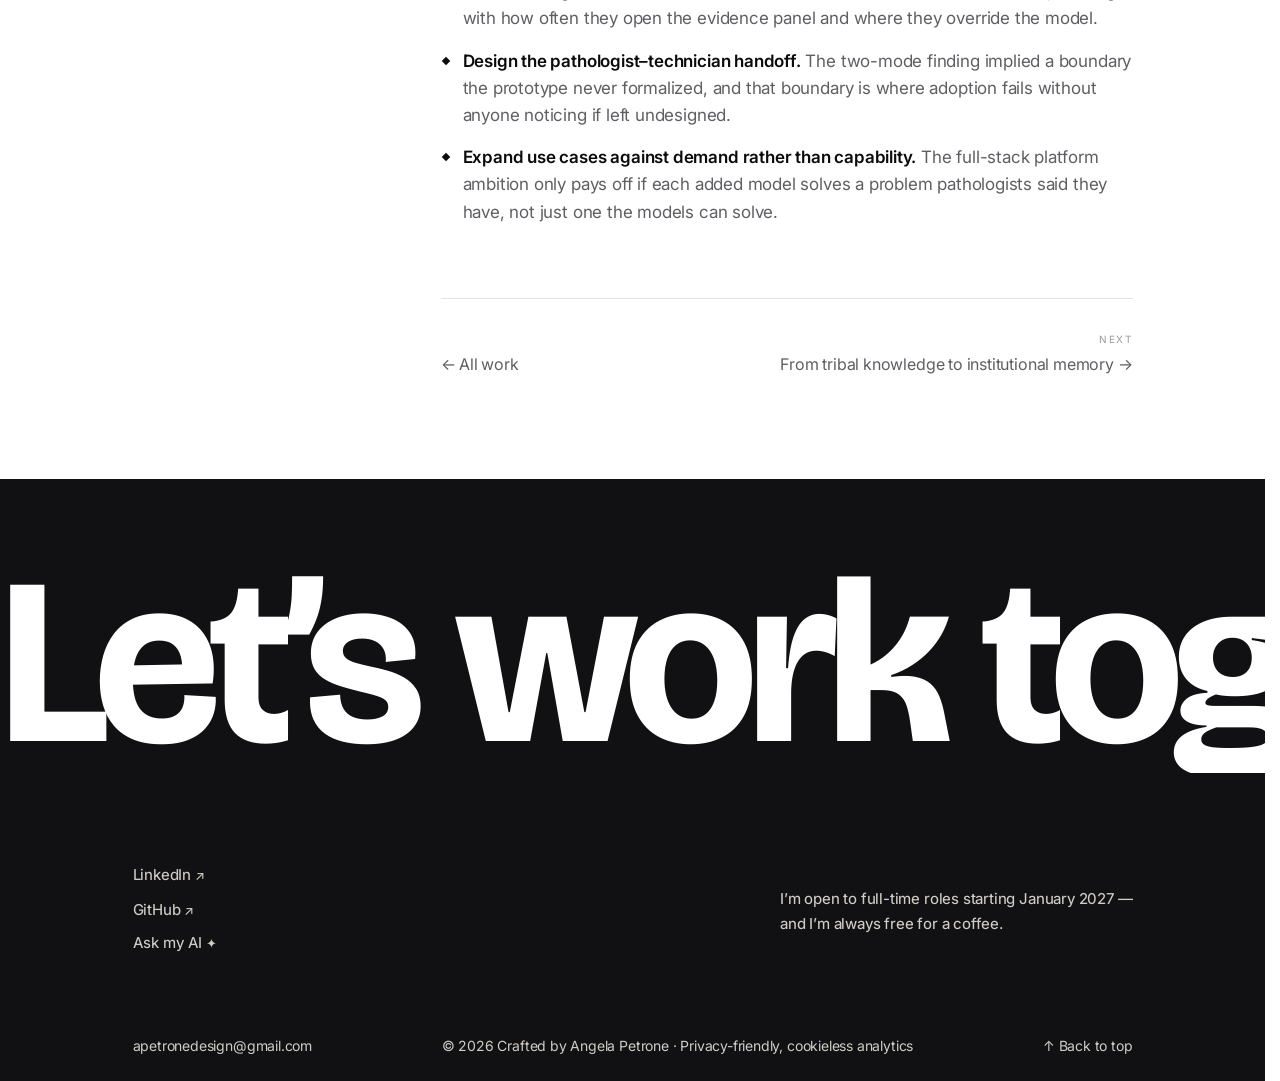
==== commit a47cd8bb: "tighten copy across case studies; remove serial commas" ====
--- a/case-clinical-ai.html
+++ b/case-clinical-ai.html
@@ -21,7 +21,7 @@
   <div class="nav-inner">
     <a href="index.html#top" class="nav-brand">
       <span class="nav-mark" aria-hidden="true"></span>
-      <span class="nav-name">Angela&nbsp;Petrone</span><span class="nav-pm" aria-hidden="true">Builder &amp; Researcher</span>
+      <span class="nav-name">Angela&nbsp;Petrone</span><span class="nav-pm" aria-hidden="true">Product Builder</span>
     </a>
     <nav class="nav-links" aria-label="Primary">
       <a href="index.html#work">Work</a>
@@ -61,21 +61,21 @@
 <div class="case-head"><div class="case-logo"><img src="assets/logos/uchicago-medicine-gray.png" alt="UChicago Medicine"></div><span class="case-cat">Clinical AI</span></div>
 <h1>Earning clinical trust for an AI diagnostic tool</h1>
 <div class="chips"><span class="chip">HEALTHCARE AI</span><span class="chip">CLINICAL VALIDATION</span><span class="chip">RECOMMENDATIONS PRODUCTIONIZED</span></div>
-<p class="case-sub">An AI diagnostic tool pathologists didn’t trust became one they rated 4 or 5 out of 5 on every trust dimension. The client productionized the recommendations, expanded their model offering, and revised their go-to-market on the strength of the findings.</p>
+<p class="case-sub">An AI diagnostic tool pathologists didn’t trust became one they rated 4 or 5 out of 5 on every trust dimension. On the strength of the findings, the client productionized the recommendations and expanded their model offering. They also revised their go-to-market.</p>
 
 <h2 id="problem">The problem</h2>
-<p>SlideFlow Labs, a clinical AI team within UChicago Medicine, builds AI-powered diagnostic software for pathologists, using specialized models to identify computational biomarkers that eliminate the need for expensive, time-consuming external testing. Their first model ready for clinical validation addressed thyroid pathology, distinguishing PTC from NIFTP, a clinically meaningful difference with diagnostic and prognostic implications. The product existed but had never been tested outside the team that built it.</p>
-<p>An unvalidated AI diagnostic tool in a clinical setting is a liability. The client needed to know whether pathologists would trust, accept, and use the product before investing further. I led the research and product validation effort, managing 2 designers and coordinating across ML engineers, physician scientists, and 12+ pathologists across 3 hospitals.</p>
+<p>SlideFlow Labs is a clinical AI team within UChicago Medicine. It builds diagnostic software that helps pathologists identify computational biomarkers, removing the need for costly external testing. Their first model ready for clinical validation distinguished PTC from NIFTP in thyroid pathology, a difference that matters for both diagnosis and prognosis. The product existed but had never been tested outside the team that built it.</p>
+<p>An unvalidated AI diagnostic tool in a clinical setting is a liability. The client needed to know whether pathologists would actually adopt the product before investing further. I led the research and product validation effort and managed 2 designers. I worked alongside ML engineers and physician scientists, and coordinated sessions with 12+ pathologists across 3 hospitals.</p>
 <div class="keyq"><div class="kql">The key question</div><p>Will pathologists <em style="font-style:normal;color:var(--blue)">trust</em>, accept, and use this tool?</p></div>
 <h2 id="constraints">Constraints</h2>
-<div class="ctable-wrap"><table class="ctable"><tbody><tr><th>Timeline</th><td>Pathologist sessions were <b>scarce and non-recoverable</b>. Every interaction had to be designed to extract maximum insight.</td></tr><tr><th>Stakeholders</th><td><b>12+ thyroid pathologists across 3 hospitals</b>, among the hardest clinical users to access.</td></tr><tr><th>Technical / domain</th><td>Findings had to <b>survive clinical review</b>; every claim needed to hold up to a physician scientist.</td></tr><tr><th>Business need</th><td>An unvalidated clinical AI tool is <b>a liability</b>. The client needed proof of trust before further development.</td></tr></tbody></table></div>
+<div class="ctable-wrap"><table class="ctable"><tbody><tr><th>Timeline</th><td>Pathologist sessions were <b>scarce and non-recoverable</b>. Every interaction had to be designed to extract maximum insight.</td></tr><tr><th>Stakeholders</th><td><b>12+ thyroid pathologists across 3 hospitals</b>, among the hardest clinical users to access.</td></tr><tr><th>Technical / domain</th><td>Findings had to <b>survive clinical review</b>. Every claim needed to hold up to a physician scientist.</td></tr><tr><th>Business need</th><td>An unvalidated clinical AI tool is <b>a liability</b>. The client needed proof of trust before further development.</td></tr></tbody></table></div>
 <div class="fig fig-photo"><img src="assets/Uchicago/usability-testing-web.jpg" alt="Pathologist working through the prototype at a microscopy workstation during a usability session" loading="lazy"></div><div class="figcap">RESEARCH SESSION WITH A PATHOLOGIST</div>
 <h2 id="decisions">Key decisions</h2>
 <p>With pathologist access this scarce, the wrong research approach was expensive in a way the schedule could not absorb. Five decisions shaped what we tested and, in turn, what shipped.</p>
-<div class="decision"><div class="dl">Decision #1: Research despite scarcity</div><p>The temptation was to minimize user research given how hard pathologist time was to secure. <b>We committed to it and designed every session to extract maximum insight per interaction</b>, because a validation effort without the actual users is not validation.</p></div><div class="decision"><div class="dl">Decision #2: One use case only</div><p>Contextual inquiry showed that what &ldquo;transparency,&rdquo; &ldquo;trust,&rdquo; and &ldquo;credibility&rdquo; mean for an AI tool is entirely use-case dependent. <b>We scoped to thyroid pathology only</b>; generalizing would have made every finding weaker.</p></div><div class="decision"><div class="dl">Decision #3: Trust over features</div><p>Rather than asking &ldquo;does this feature work,&rdquo; we asked <b>&ldquo;does this tool earn the right to be in a pathologist&rsquo;s workflow.&rdquo;</b> That reframe determined what we tested, and it is why the result was a glass-box interface instead of a better black box.</p></div><div class="decision"><div class="dl">Decision #4: Challenge the problem</div><p>We investigated whether the product was solving the right problem at all, and found that <b>some pathologists had more pressing workflow concerns</b> the tool could address more immediately than the diagnostic use case it was built for.</p></div><div class="decision"><div class="dl">Decision #5: Test the transparency assumption</div><p>The instinct was to surface everything the model knew. When we tested that assumption, it failed. The flood of information confused experts instead of reassuring them. <b>What pathologists needed was the right information at the right moment</b> in their workflow.</p></div>
+<div class="decision"><div class="dl">Decision #1: Research despite scarcity</div><p>The temptation was to minimize user research given how hard pathologist time was to secure. <b>We committed to it and designed every session to extract maximum insight per interaction</b>, because a validation effort without the actual users is not validation.</p></div><div class="decision"><div class="dl">Decision #2: One use case only</div><p>Contextual inquiry showed that what &ldquo;trust&rdquo; means for an AI tool depends entirely on the use case. <b>We scoped to thyroid pathology only.</b> Generalizing would have made every finding weaker.</p></div><div class="decision"><div class="dl">Decision #3: Trust over features</div><p>Rather than asking &ldquo;does this feature work,&rdquo; we asked <b>&ldquo;does this tool earn the right to be in a pathologist&rsquo;s workflow.&rdquo;</b> That reframe determined what we tested, and it is why the result was a glass-box interface instead of a better black box.</p></div><div class="decision"><div class="dl">Decision #4: Challenge the problem</div><p>We investigated whether the product was solving the right problem at all, and found that <b>some pathologists had more pressing workflow concerns</b> the tool could address more immediately than the diagnostic use case it was built for.</p></div><div class="decision"><div class="dl">Decision #5: Test the transparency assumption</div><p>The instinct was to surface everything the model knew. When we tested that assumption, it failed. The flood of information confused experts instead of reassuring them. <b>What pathologists needed was the right information at the right moment</b> in their workflow.</p></div>
 <h2 id="solution">The solution</h2>
 <p>The product moved from a black-box output to <b>a glass-box interface</b>. Instead of a bare result, pathologists see the model&rsquo;s reasoning surfaced at the point in their workflow where it matters, in terminology validated through usability testing rather than raw technical specs. The design separated <b>two distinct user modes, pathologist and technician</b>, based on actual workflow mapping instead of assumed roles.</p>
-<p>It also surfaced <b>digital readiness as an adoption variable</b> that differed by hospital type, and packaged market positioning intelligence the client did not previously have, including how pathologists actually perceive the product relative to larger competitors.</p>
+<p>The research also surfaced <b>digital readiness as an adoption variable</b> that differed by hospital type. And it gave the client positioning intelligence they did not have before: how pathologists actually perceive the product next to larger competitors.</p>
 <div class="fig fig-photo"><img src="assets/Uchicago/UI2-web.jpg" alt="Final prototype: test analysis view with attention heatmap and high-attention tiles surfacing the model's evidence" loading="lazy"></div><div class="figcap">GLASS-BOX INTERFACE · FINAL PROTOTYPE</div>
 <h2 id="outcomes">Outcomes</h2>
 <div class="metrics">
@@ -83,10 +83,10 @@
 <div><div class="num">→ PROD</div><div class="lbl">recommendations productionized; model offering expanded; go-to-market revised</div></div>
 </div>
 
-<p>Trust was measured with a structured rating across trust, clarity, and credibility, with fresh pathologists from all three hospitals in each round, rated only after hands-on sessions. The client productionized our recommendations, implemented specific elements of the glass-box interface, expanded their model offering to additional use cases to position as a full-stack platform, and revised their go-to-market after discovering their original value proposition was already being promised by competitors.</p>
+<p>Pathologists rated the tool on trust, clarity, and credibility, and only after hands-on sessions. Each round used fresh raters from all three hospitals. The client productionized our recommendations and built specific elements of the glass-box interface into the product. They expanded their model offering to more use cases to position as a full-stack platform. And after learning that competitors were already promising their original value proposition, they revised their go-to-market.</p>
 <h2 id="next">What I would do next</h2>
 <ul class="next-list">
-<li><b>Measure trust longitudinally.</b> Validation showed pathologists would let the tool in; instrumenting the live flow (how often they open the evidence panel, where they override the model, whether time-to-confidence shrinks) shows whether trust holds once it is there.</li>
+<li><b>Measure trust longitudinally.</b> Validation showed pathologists would let the tool in. Instrumenting the live flow would show whether trust holds once it is there, starting with how often they open the evidence panel and where they override the model.</li>
 <li><b>Design the pathologist&ndash;technician handoff.</b> The two-mode finding implied a boundary the prototype never formalized, and that boundary is where adoption fails without anyone noticing if left undesigned.</li>
 <li><b>Expand use cases against demand rather than capability.</b> The full-stack platform ambition only pays off if each added model solves a problem pathologists said they have, not just one the models can solve.</li>
 </ul>
@@ -126,8 +126,8 @@
     <div class="aic-thread" id="aicThread">
       <div class="aic-msg aic-intro">
         <p><strong>I'm Angela Petrone's AI assistant.</strong> Ask me anything about her work, her thinking, or how she builds. Everything here runs in your browser; nothing you type leaves the page.</p>
-        <p>Angela is a product builder and researcher who takes problems nobody has scoped yet and turns them into things teams can build, working end-to-end across engineering, design, research, and strategy.</p>
-        <p>Right now she's an <strong>AI Product Builder Intern at GlobalLogic</strong>, where she shipped a multi-agent sales system solo in 6 weeks. She's validated clinical AI at <span class="aic-hl">UChicago Medicine</span>, shipped AI knowledge management at <span class="aic-hl">Method</span>, and shaped a federal data product at <span class="aic-hl">Education First</span>.</p>
+        <p>Angela is a product builder working on AI systems and data products: she takes open questions to production through user research, product definition, and full-stack AI engineering.</p>
+        <p>Right now she's at <strong>Education First Consulting</strong>, building a public data service for the U.S. Department of Education. Before that she shipped a multi-agent sales system solo in 6 weeks at <span class="aic-hl">GlobalLogic</span>, validated clinical AI at <span class="aic-hl">UChicago Medicine</span>, and shipped AI knowledge management at <span class="aic-hl">Method</span>.</p>
         <p>Between projects she builds her own tools: live experiments, local RAG pipelines, Chrome extensions.</p>
         <p>Reach her at <a href="mailto:apetronedesign@gmail.com">apetronedesign@gmail.com</a>, <a href="https://www.linkedin.com/in/apetrone02" target="_blank" rel="noopener">LinkedIn ↗</a>.</p>
       </div>
@@ -149,6 +149,6 @@
   </div>
 </div>
 
-<script src="main.js?v=85"></script>
+<script src="main.js?v=91"></script>
 </body>
 </html>
--- a/case.css
+++ b/case.css
@@ -97,6 +97,15 @@
 .decision .dl{font-size:11px;letter-spacing:.1em;text-transform:uppercase;color:var(--ink);margin-bottom:9px;font-weight:700}
 .decision p{margin:0;color:var(--ink-2)}
 .decision b{color:var(--ink)}
+
+/* v86: live-service callout */
+.livebox{border:1px solid var(--line-2);border-radius:14px;padding:20px 24px;margin:24px 0 28px;display:flex;gap:14px;align-items:flex-start}
+.livebox .lb-dot{width:8px;height:8px;border-radius:50%;background:var(--ink);flex:none;margin-top:7px;box-shadow:0 0 0 4px rgba(11,11,12,.09)}
+.livebox .lb-txt{min-width:0;flex:1}
+.livebox .lb-k{font-size:11px;letter-spacing:.14em;text-transform:uppercase;color:var(--ink-2);font-weight:600;margin-bottom:8px}
+.livebox code{font-family:ui-monospace,SFMono-Regular,Menlo,monospace;font-size:14.5px;color:var(--ink);background:var(--bg-soft);border:1px solid var(--line);border-radius:7px;padding:5px 10px;display:inline-block;word-break:break-all;-webkit-user-select:all;user-select:all}
+.livebox .lb-note{font-size:13.5px;color:var(--ink-2);line-height:1.55;margin-top:11px}
+@media(max-width:560px){.livebox{padding:18px 18px}.livebox code{font-size:13px}}
 
 .metrics{margin:28px 0;padding:28px;border:1px solid var(--line);border-radius:16px;background:var(--bg-soft);display:flex;gap:44px;flex-wrap:wrap}
 .metrics .num{font-family:var(--disp);font-size:clamp(22px,2.6vw,28px);font-weight:600;letter-spacing:-.03em;color:var(--ink)}
